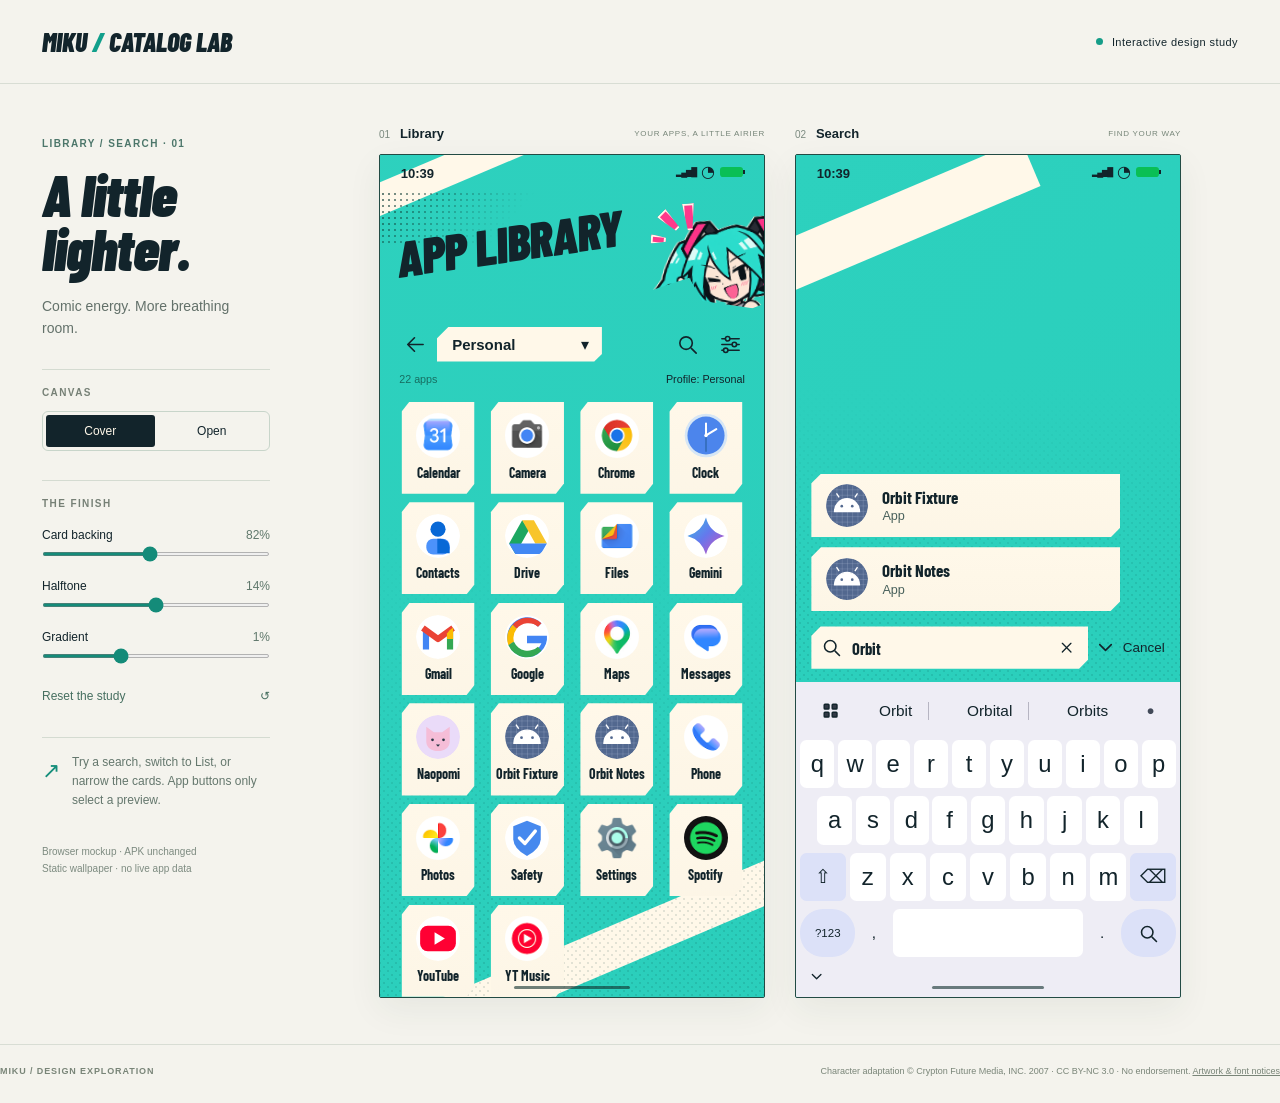
==== docs/miku/index.html @ 6a493d9d "Host standalone Miku catalog design study for mobile review" ====
<!doctype html>
<html lang="en">
<head>
  <meta charset="utf-8">
  <meta name="viewport" content="width=device-width, initial-scale=1">
  <meta name="theme-color" content="#f4f3ec">
  <title>Miku · Catalog study</title>
  <meta name="description" content="Interactive Miku Library and Search design study. Narrow ivory cards, tiny gradients and fading halftone.">
  <link rel="icon" href="assets/study.svg" type="image/svg+xml">
  <link rel="stylesheet" href="preview.css">
  <script src="preview.js" defer></script>
</head>
<body>
  <svg class="sprite" xmlns="http://www.w3.org/2000/svg" aria-hidden="true"><defs>
    <symbol id="back" viewBox="0 0 24 24"><path d="m13 5-7 7 7 7M6 12h16"/></symbol>
    <symbol id="search" viewBox="0 0 24 24"><circle cx="10.5" cy="10.5" r="6.5"/><path d="m16 16 5 5"/></symbol>
    <symbol id="tune" viewBox="0 0 24 24"><path d="M3 6h18M3 12h18M3 18h18"/><circle cx="9" cy="6" r="2.3"/><circle cx="16" cy="12" r="2.3"/><circle cx="7" cy="18" r="2.3"/></symbol>
    <symbol id="close" viewBox="0 0 24 24"><path d="m6 6 12 12M18 6 6 18"/></symbol>
    <symbol id="grid" viewBox="0 0 24 24"><rect x="4" y="4" width="6" height="6" rx="1"/><rect x="14" y="4" width="6" height="6" rx="1"/><rect x="4" y="14" width="6" height="6" rx="1"/><rect x="14" y="14" width="6" height="6" rx="1"/></symbol>
    <symbol id="down" viewBox="0 0 24 24"><path d="m6 9 6 6 6-6"/></symbol>
  </defs></svg>
  <header class="page-header">
    <a href="#preview" class="wordmark">MIKU<span> / </span>CATALOG LAB</a>
    <span class="study-tag"><i></i> Interactive design study</span>
  </header>
  <main id="preview" class="studio">
    <aside class="studio-controls" aria-label="Preview controls">
      <p class="eyebrow">LIBRARY / SEARCH · 01</p>
      <h1>A little<br>lighter.</h1>
      <p class="intro">Comic energy. More breathing room.</p>
      <div class="control-group">
        <p class="control-heading">CANVAS</p>
        <div class="segmented" role="group" aria-label="Display size">
          <button id="cover-mode" type="button" aria-pressed="true">Cover</button>
          <button id="open-mode" type="button" aria-pressed="false">Open</button>
        </div>
      </div>
      <div class="control-group sliders">
        <p class="control-heading">THE FINISH</p>
        <label for="card-width">Card backing <output id="card-width-value" for="card-width">82%</output></label>
        <input id="card-width" type="range" min="66" max="100" value="82">
        <label for="dot-strength">Halftone <output id="dot-strength-value" for="dot-strength">14%</output></label>
        <input id="dot-strength" type="range" min="0" max="28" value="14">
        <label for="gradient">Gradient <output id="gradient-value" for="gradient">1%</output></label>
        <input id="gradient" type="range" min="0" max="3" step="0.25" value="1">
        <button id="reset" class="reset" type="button">Reset the study <span aria-hidden="true">↺</span></button>
      </div>
      <div class="try-note"><span class="note-mark" aria-hidden="true">↗</span><p>Try a search, switch to List, or narrow the cards. App buttons only select a preview.</p></div>
      <p class="scope-note">Browser mockup · APK unchanged<br>Static wallpaper · no live app data</p>
    </aside>
    <div class="screens" id="screens">
      <section class="screen-study" aria-labelledby="library-caption">
        <div class="screen-caption"><h2 id="library-caption">01 <span>Library</span></h2><span>YOUR APPS, A LITTLE AIRIER</span></div>
        <div class="device" id="library-device">
          <div class="surface library-surface">
            <div class="scene-print" aria-hidden="true"></div><div class="halftone" aria-hidden="true"></div>
            <div class="status-bar" aria-hidden="true"><span>10:39</span><span class="status-symbols"><b>▂▄▆█</b><span>◔</span><i></i></span></div>
            <header class="comic-header">
              <div class="header-dots" aria-hidden="true"></div>
              <h2>APP LIBRARY</h2>
              <div class="mascot" aria-hidden="true"><img src="assets/miku.png" alt=""><span class="burst burst-one"></span><span class="burst burst-two"></span><span class="burst burst-three"></span></div>
            </header>
            <div class="library-toolbar">
              <button class="icon-button" type="button" id="library-back" aria-label="Return to all apps"><svg><use href="#back"/></svg></button>
              <label class="collection"><span class="sr-only">Library collection</span><select id="collection"><option value="all">Personal</option><option value="everyday">Everyday</option><option value="creative">Creative</option></select><span aria-hidden="true">▾</span></label>
              <button class="icon-button" type="button" id="open-search" aria-label="Focus Search"><svg><use href="#search"/></svg></button>
              <button class="icon-button" type="button" id="view-menu-button" aria-label="Library view and sort" aria-expanded="false" aria-controls="view-menu"><svg><use href="#tune"/></svg></button>
            </div>
            <div class="profile-line"><span id="library-count">22 apps</span><span>Profile: Personal</span></div>
            <div class="view-menu" id="view-menu" hidden>
              <p>VIEW</p><div class="segmented" role="group" aria-label="Library layout"><button type="button" id="grid-view" aria-pressed="true">Grid</button><button type="button" id="list-view" aria-pressed="false">List</button></div>
              <label for="sort">Sort apps<select id="sort"><option value="az">Name A–Z</option><option value="za">Name Z–A</option></select></label>
            </div>
            <div class="library-scroll"><div class="app-grid" id="app-grid" aria-label="Apps"></div></div>
            <div class="gesture-bar" aria-hidden="true"></div>
          </div>
        </div>
      </section>
      <section class="screen-study" aria-labelledby="search-caption">
        <div class="screen-caption"><h2 id="search-caption">02 <span>Search</span></h2><span>FIND YOUR WAY</span></div>
        <div class="device" id="search-device">
          <div class="surface search-surface">
            <div class="scene-print" aria-hidden="true"></div><div class="halftone" aria-hidden="true"></div>
            <div class="status-bar" aria-hidden="true"><span>10:39</span><span class="status-symbols"><b>▂▄▆█</b><span>◔</span><i></i></span></div>
            <div class="search-content"><div id="search-results" class="search-results" aria-live="polite" aria-label="Search results"></div></div>
            <form id="search-form" class="search-toolbar" role="search">
              <div class="search-field"><svg aria-hidden="true"><use href="#search"/></svg><label class="sr-only" for="query">Search all apps</label><input id="query" type="search" inputmode="none" autocomplete="off" spellcheck="false" value="Orbit" placeholder="Search apps"><button type="button" id="clear-query" aria-label="Clear Search"><svg><use href="#close"/></svg></button></div>
              <button type="button" class="icon-button" id="keyboard-toggle" aria-label="Hide preview keyboard" aria-pressed="true"><svg><use href="#down"/></svg></button>
              <button type="button" class="cancel-search" id="cancel-search">Cancel</button>
            </form>
          </div>
          <div class="keyboard" id="keyboard" aria-label="Preview keyboard">
            <div class="suggestions"><svg aria-hidden="true"><use href="#grid"/></svg><span id="suggestion">Orbit</span><span>Orbital</span><span>Orbits</span><span aria-hidden="true">●</span></div>
            <div class="key-row" data-letters="qwertyuiop"></div><div class="key-row middle-row" data-letters="asdfghjkl"></div>
            <div class="key-row"><button type="button" class="utility-key" id="shift" aria-label="Shift" aria-pressed="false">⇧</button><div class="letter-group" data-letters="zxcvbnm"></div><button type="button" class="utility-key" id="backspace" aria-label="Backspace">⌫</button></div>
            <div class="key-row last-row"><button type="button" class="utility-key" id="symbols" aria-label="Numbers and symbols" aria-pressed="false">?123</button><button type="button" class="punctuation" data-character=",">,</button><button type="button" class="space-key" id="space" aria-label="Space"></button><button type="button" class="punctuation" data-character=".">.</button><button type="button" class="utility-key" id="keyboard-search" aria-label="Search"><svg><use href="#search"/></svg></button></div>
            <div class="keyboard-footer"><button type="button" id="hide-keyboard" aria-label="Hide preview keyboard"><svg><use href="#down"/></svg></button><div class="gesture-bar" aria-hidden="true"></div></div>
          </div>
          <div class="gesture-bar without-keyboard" aria-hidden="true"></div>
        </div>
      </section>
    </div>
  </main>
  <footer class="page-footer"><span>MIKU / DESIGN EXPLORATION</span><p>Character adaptation © Crypton Future Media, INC. 2007 · CC BY-NC 3.0 · No endorsement. <a href="assets/NOTICE.txt">Artwork &amp; font notices</a></p></footer>
  <div class="toast" id="toast" role="status" aria-live="polite"></div>
</body>
</html>
---- docs/miku/preview.css ----
@font-face{font-family:Barlow;src:url('assets/barlow-regular.ttf') format('truetype');font-weight:400;font-display:swap}
@font-face{font-family:Barlow;src:url('assets/barlow-bold.ttf') format('truetype');font-weight:700;font-display:swap}
@font-face{font-family:Comic;src:url('assets/barlow-black-italic.ttf') format('truetype');font-weight:900;font-style:italic;font-display:swap}
:root{--ink:#12242b;--teal:#2bd0bd;--paper:#fff8e9;--pink:#ff398b;--card-width:82%;--dots:.14;--gradient:.01;color:var(--ink);font-family:Arial,sans-serif;background:#f4f3ed;font-synthesis:none}
*{box-sizing:border-box}body{margin:0}button,input,select{font:inherit;color:inherit}button,select,input[type=range]{cursor:pointer}button{touch-action:manipulation}button:focus-visible,a:focus-visible,input:focus-visible,select:focus-visible{outline:3px solid #c80058;outline-offset:3px}button{border:0;background:none}button:disabled{opacity:.35;cursor:default}a{color:inherit}svg{width:24px;height:24px;fill:none;stroke:currentColor;stroke-width:1.8;stroke-linecap:round;stroke-linejoin:round}.sprite{position:absolute;width:0;height:0;overflow:hidden}.sr-only{position:absolute;width:1px;height:1px;padding:0;margin:-1px;overflow:hidden;clip-path:inset(50%);white-space:nowrap;border:0}[hidden]{display:none!important}
.page-header{max-width:1440px;margin:auto;padding:26px 42px;display:flex;justify-content:space-between;align-items:center;border-bottom:1px solid #d8ddd4}.wordmark{font:italic 900 26px Comic,sans-serif;text-decoration:none}.wordmark span{color:#119f8b}.study-tag{font-size:11px;letter-spacing:.04em;display:flex;align-items:center;gap:9px}.study-tag i{width:7px;height:7px;background:#159d88;border-radius:50%}.studio{max-width:1440px;margin:0 auto;padding:42px;display:grid;grid-template-columns:228px minmax(0,1fr);gap:52px}.studio-controls{padding-top:12px}.eyebrow,.control-heading{font-size:10px;font-weight:700;letter-spacing:.14em}.eyebrow{color:#4c766a;margin:0 0 18px}h1{font:italic 900 clamp(52px,4.6vw,72px)/.91 Comic,sans-serif;letter-spacing:-1px;margin:0 0 22px}.intro{font-size:14px;line-height:1.55;max-width:190px;color:#63716a}.control-group{border-top:1px solid #d4dbd1;margin-top:29px;padding-top:17px}.control-heading{color:#768076;margin:0 0 13px}.segmented{display:flex;border:1px solid #c8d5ca;border-radius:6px;padding:3px;gap:3px}.segmented button{flex:1;padding:9px 12px;font-size:12px;border-radius:3px}.segmented button[aria-pressed=true]{background:var(--ink);color:var(--paper)}.sliders>label{display:flex;justify-content:space-between;font-size:12px;margin:19px 0 10px}.sliders output{font-variant-numeric:tabular-nums;color:#60786c}.sliders input{display:block;width:100%;height:4px;accent-color:#148b79;margin:0 0 23px}.reset{display:flex;justify-content:space-between;width:100%;font-size:12px;padding:8px 0;color:#466f60}.try-note{margin-top:26px;display:flex;gap:12px;padding:15px 0;border-top:1px solid #d4dbd1;font-size:12px;line-height:1.6;color:#64776d}.try-note p{margin:0}.note-mark{font-size:22px;color:#158e7b}.scope-note{font-size:10px;line-height:1.7;color:#7d8b80;margin-top:18px}.screens{display:grid;grid-template-columns:repeat(2,minmax(0,386px));align-items:start;justify-content:center;gap:30px}.screen-study{min-width:0}.screen-caption{display:flex;align-items:center;justify-content:space-between;gap:12px;margin-bottom:13px}.screen-caption h2{font-size:10px;font-weight:400;color:#7c8b80;margin:0;white-space:nowrap}.screen-caption h2 span{font-size:13px;font-weight:700;color:var(--ink);margin-left:7px}.screen-caption>span{font-size:8px;letter-spacing:.09em;color:#778679;text-align:right}.device{position:relative;isolation:isolate;container-type:inline-size;aspect-ratio:386/844;overflow:hidden;border:1px solid #224b44;border-radius:2px;background:var(--teal);display:flex;flex-direction:column;box-shadow:0 12px 35px #193a2910}.surface{position:relative;isolation:isolate;overflow:hidden;background:linear-gradient(135deg,rgb(255 255 255 / var(--gradient)),rgb(0 70 65 / var(--gradient))),var(--teal);display:flex;flex-direction:column}.library-surface{height:100%}.scene-print,.halftone{position:absolute;inset:0;pointer-events:none;z-index:-1}.scene-print{overflow:hidden}.scene-print:before,.scene-print:after{content:'';position:absolute;display:block;background:var(--paper);transform:rotate(-23deg)}.scene-print:before{top:-3cqw;left:-20%;width:90%;height:8cqw}.scene-print:after{bottom:5cqw;left:-20%;width:150%;height:11cqw}.halftone{background-image:radial-gradient(circle,#003c37 .65px,transparent .95px),radial-gradient(circle,#003c37 .65px,transparent .95px);background-size:8px 8px;background-position:0 0,4px 4px;opacity:var(--dots);mask-image:linear-gradient(transparent 43%,#000 85%);-webkit-mask-image:linear-gradient(transparent 43%,#000 85%)}.status-bar{height:9.3cqw;flex-shrink:0;padding:2.8cqw 5.4cqw 0;display:flex;align-items:flex-start;justify-content:space-between;font-size:3.4cqw;font-weight:600}.status-symbols{display:flex;gap:1.3cqw;align-items:center}.status-symbols b{font-size:2.2cqw;letter-spacing:-1px}.status-symbols>span{font-size:4.1cqw;line-height:.8}.status-symbols i{display:block;width:6cqw;height:2.8cqw;background:#0abf55;border-radius:.8cqw;position:relative}.status-symbols i:after{content:'';position:absolute;right:-.5cqw;top:.8cqw;width:.5cqw;height:1.1cqw;background:var(--ink)}.comic-header{height:34cqw;flex-shrink:0;position:relative}.comic-header h2{position:absolute;top:11.8cqw;left:4.2cqw;font:italic 900 13.1cqw/.9 Comic,sans-serif;letter-spacing:-.22cqw;white-space:nowrap;transform:rotate(-8deg);transform-origin:left center;margin:0;z-index:1}.header-dots{position:absolute;left:0;top:0;width:40%;height:43%;background:radial-gradient(circle,#103d36 1px,transparent 1.4px) 0 0/6px 6px;mask-image:linear-gradient(130deg,#000,transparent 78%);opacity:.65}.mascot{position:absolute;right:-2cqw;top:5cqw;width:29cqw;height:28cqw;z-index:2;overflow:visible;transform:rotate(5deg)}.mascot img{position:absolute;left:-12cqw;top:0;width:57cqw;max-width:none;clip-path:polygon(30% 0,77% 0,83% 25%,81% 53%,65% 65%,42% 63%,35% 48%,18% 59%,22% 32%);filter:drop-shadow(1px 0 var(--paper)) drop-shadow(-1px 0 var(--paper))}.burst{position:absolute;background:var(--pink);border:.6cqw solid var(--paper);clip-path:polygon(0 0,100% 0,75% 100%,35% 100%)}.burst-one{left:5cqw;top:-1cqw;width:3cqw;height:7cqw;transform:rotate(-9deg)}.burst-two{left:0;top:1cqw;width:3cqw;height:6cqw;transform:rotate(-50deg)}.burst-three{left:-2cqw;top:7cqw;width:2.4cqw;height:4cqw;transform:rotate(-90deg)}.library-toolbar{display:grid;grid-template-columns:10cqw 1fr 10cqw 10cqw;gap:1cqw;align-items:center;padding:0 3.8cqw;height:12cqw;flex-shrink:0}.icon-button{display:grid;place-items:center;width:10cqw;height:10cqw;padding:0}.icon-button svg{width:6cqw;height:6cqw;stroke-width:1.7}.icon-button use[href='#tune']{fill:var(--teal)}.collection{position:relative;max-width:43cqw;display:flex;align-items:center;clip-path:polygon(3cqw 0,100% 0,100% calc(100% - 2cqw),calc(100% - 2cqw) 100%,0 100%,0 3cqw);background:var(--paper)}.collection select{appearance:none;background:transparent;border:0;padding:2.3cqw 8cqw 2.3cqw 4cqw;font-size:3.9cqw;font-weight:600;width:100%;border-radius:0}.collection>span{position:absolute;right:3.3cqw;pointer-events:none}.profile-line{display:flex;justify-content:space-between;padding:1.6cqw 5cqw 2.6cqw;font-size:2.8cqw;flex-shrink:0}.profile-line>span:first-child{color:#176e62}.library-scroll{flex:1;min-height:0;overflow:auto;padding:1.6cqw 3.5cqw 9cqw;scrollbar-width:none;overscroll-behavior:contain}.library-scroll::-webkit-scrollbar{display:none}.app-grid{display:grid;grid-template-columns:repeat(4,minmax(0,1fr));gap:2.2cqw 0;align-content:start}.app-card{position:relative;isolation:isolate;min-width:0;min-height:24cqw;display:flex;flex-direction:column;align-items:center;justify-content:flex-start;gap:2.1cqw;padding:3.1cqw .3cqw 2.3cqw;text-align:center;-webkit-tap-highlight-color:transparent}.app-card:before,.result:before{content:'';position:absolute;inset:0 auto 0 50%;width:var(--card-width);transform:translateX(-50%);z-index:-1;background:linear-gradient(rgb(255 255 255 / var(--gradient)),rgb(59 49 11 / var(--gradient))),var(--paper);clip-path:polygon(11% 0,100% 0,100% 89%,89% 100%,0 100%,0 11%)}.app-card img,.app-card .app-icon{width:11.5cqw;height:11.5cqw;border-radius:50%;object-fit:cover;flex-shrink:0}.app-label{font:700 3.6cqw/1.04 Barlow,sans-serif;overflow-wrap:anywhere;max-width:100%;min-height:1em}.app-card:hover:before,.result:hover:before{background:#fffbed}.app-card:hover img,.result:hover img{transform:translateY(-1px)}.app-card[aria-pressed=true]:after,.result[aria-pressed=true]:after{content:'';position:absolute;bottom:.7cqw;left:39%;right:39%;height:.65cqw;background:var(--pink);transform:skewX(-20deg)}.gesture-bar{position:absolute;bottom:2cqw;left:35%;width:30%;height:1cqw;background:#102f2c99;border-radius:10px;pointer-events:none}.view-menu{position:absolute;right:3.5cqw;top:56cqw;width:53cqw;background:var(--paper);padding:4cqw;z-index:5;border:1px solid #207164;border-radius:2px}.view-menu>p{font-size:2.6cqw;letter-spacing:.1em;margin:0 0 2cqw}.view-menu .segmented button{font-size:3.4cqw;padding:2cqw}.view-menu label{font-size:3cqw;display:block;margin-top:3cqw}.view-menu select{display:block;border:1px solid #9bbab0;background:transparent;width:100%;padding:2cqw;font-size:3.3cqw;margin-top:1cqw}.app-grid.is-list{display:flex;flex-direction:column;gap:2cqw}.is-list .app-card{height:17cqw;min-height:17cqw;flex-direction:row;align-items:center;justify-content:flex-start;gap:4cqw;padding:2cqw 5cqw}.is-list .app-card:before{width:calc(100% - (100% - var(--card-width)) * .7);clip-path:polygon(2cqw 0,100% 0,100% calc(100% - 2cqw),calc(100% - 2cqw) 100%,0 100%,0 2cqw)}.is-list .app-label{font-size:4.4cqw;text-align:left;overflow-wrap:normal}.is-list .app-card[aria-pressed=true]:after{left:auto;right:8%;width:3cqw;bottom:3cqw}.search-surface{flex:1;min-height:0}.search-surface .scene-print:before{height:13cqw;width:100%;top:15cqw;left:-35%}.search-surface .scene-print:after{display:none}.search-content{flex:1;min-height:0;display:flex;flex-direction:column;justify-content:flex-end;padding:3cqw 4cqw 0;overflow:auto;scrollbar-width:thin}.search-results{display:flex;flex-direction:column;gap:2.6cqw}.result{position:relative;isolation:isolate;flex-shrink:0;display:flex;align-items:center;gap:3.7cqw;padding:2.8cqw 3.8cqw;min-height:15.5cqw;text-align:left;width:100%}.result:before{left:0;transform:none;width:calc(100% - (100% - var(--card-width)) * .7);clip-path:polygon(2.5cqw 0,100% 0,100% calc(100% - 2.5cqw),calc(100% - 2.5cqw) 100%,0 100%,0 2.5cqw)}.result img{width:11cqw;height:11cqw;object-fit:cover;border-radius:50%}.result-name{display:block;font:700 4.4cqw/1.12 Barlow,sans-serif;overflow-wrap:anywhere}.result-type{display:block;font-size:3.3cqw;color:#48605b;margin-top:.7cqw}.result-copy{padding-right:6cqw}.empty-results{font-size:3.6cqw;padding:5cqw 2cqw;line-height:1.6}.empty-results strong{font-family:Barlow;font-size:5cqw;display:block}.results-heading{font:italic 900 4.6cqw Comic,sans-serif;margin:0 0 2cqw}.search-toolbar{display:flex;gap:1cqw;align-items:center;padding:4cqw 4cqw 3.5cqw;flex-shrink:0}.search-field{display:flex;align-items:center;gap:2cqw;min-width:0;flex:1;height:11cqw;padding:0 2.6cqw;background:var(--paper);clip-path:polygon(2.4cqw 0,100% 0,100% calc(100% - 2.4cqw),calc(100% - 2.4cqw) 100%,0 100%,0 2.4cqw)}.search-field>svg{flex-shrink:0;width:5.5cqw;height:5.5cqw}.search-field input{width:100%;min-width:0;border:0;outline:none;background:transparent;font:700 4.3cqw Barlow,sans-serif;caret-color:#137360}.search-field:focus-within{outline:2px solid #0c5b4e;outline-offset:-2px}.search-field input::-webkit-search-cancel-button{display:none}.search-field button{padding:0;display:grid;place-items:center;width:6cqw;height:8cqw;flex-shrink:0}.search-field button svg{width:4.5cqw;height:4.5cqw}.search-toolbar>.icon-button{width:7cqw}.cancel-search{padding:0;font-size:3.5cqw;min-height:10cqw}.keyboard{height:82cqw;flex-shrink:0;background:#eeedf5;padding:0 1.1cqw;display:flex;flex-direction:column}.suggestions{display:flex;align-items:center;justify-content:space-around;height:15cqw;font-size:4cqw;gap:3cqw;padding:0 2cqw}.suggestions>span:nth-of-type(1),.suggestions>span:nth-of-type(2){border-right:1px solid #b6b5c2;padding-right:4cqw}.suggestions svg{width:5cqw;height:5cqw;fill:#313844}.suggestions>span:last-child{color:#414958;font-size:3.5cqw}.key-row{display:flex;gap:1cqw;height:12.6cqw;margin-bottom:2.1cqw;align-items:stretch}.key-row button{background:#fff;border-radius:1.7cqw;flex:1;min-width:0;font-size:6.2cqw;display:grid;place-items:center;padding:0}.key-row button:active{background:#c8e4df}.middle-row{padding:0 4.5cqw}.letter-group{display:flex;gap:1cqw;flex:7}.key-row .utility-key{flex:1.15;background:#dce1f8;font-size:5cqw}.key-row .utility-key svg{width:5.5cqw;height:5.5cqw}.last-row .space-key{flex:4.5}.last-row .utility-key{font-size:3cqw;flex:1.3;border-radius:6cqw}.last-row .punctuation{flex:.7;background:transparent;font-size:4cqw}.keyboard-footer{position:relative;flex:1}.keyboard-footer>button{position:absolute;bottom:1cqw;left:1cqw;padding:1cqw}.keyboard-footer>button svg{width:4.5cqw;height:4.5cqw}.without-keyboard{display:none}.keyboard-hidden .keyboard{display:none}.keyboard-hidden .search-toolbar{padding-bottom:10cqw}.keyboard-hidden .without-keyboard{display:block}.page-footer{max-width:1356px;margin:4px auto 0;border-top:1px solid #d8ddd4;padding:19px 0 24px;display:flex;justify-content:space-between;gap:18px;color:#798578;font-size:9px;line-height:1.7}.page-footer>span{font-size:9px;font-weight:700;letter-spacing:.1em;white-space:nowrap}.page-footer p{margin:0;text-align:right}.toast{position:fixed;bottom:24px;left:50%;transform:translate(-50%,15px);opacity:0;pointer-events:none;background:var(--ink);color:var(--paper);padding:12px 20px;border-radius:4px;font-size:13px;transition:opacity .15s,transform .15s;z-index:20;max-width:90vw;text-align:center}.toast.visible{opacity:1;transform:translate(-50%,0)}.open-canvas .screens{grid-template-columns:minmax(0,736px)}.open-canvas .device{aspect-ratio:736/850}.open-canvas .device .status-bar{height:5cqw;font-size:2cqw;padding:1.5cqw 3cqw 0}.open-canvas .comic-header{height:19cqw}.open-canvas .comic-header h2{font-size:8.1cqw;top:7cqw;left:4cqw}.open-canvas .mascot{width:24cqw;right:0;top:1cqw;transform:scale(.73);transform-origin:top right}.open-canvas .header-dots{height:80%;width:30%}.open-canvas .library-toolbar{height:7cqw;grid-template-columns:7cqw 1fr 7cqw 7cqw;padding:0 3cqw}.open-canvas .icon-button{width:7cqw;height:7cqw}.open-canvas .icon-button svg{width:3.8cqw;height:3.8cqw}.open-canvas .collection{max-width:30cqw}.open-canvas .collection select{font-size:2.4cqw;padding:1.5cqw 4cqw 1.5cqw 2.5cqw}.open-canvas .profile-line{font-size:1.8cqw;padding:1cqw 4cqw}.open-canvas .app-grid{grid-template-columns:repeat(6,minmax(0,1fr));gap:1.8cqw 0}.open-canvas .app-card{min-height:15.5cqw;padding-top:2cqw;gap:1.2cqw}.open-canvas .app-card img{width:7.4cqw;height:7.4cqw}.open-canvas .app-label{font-size:2.5cqw}.open-canvas .library-scroll{padding:2cqw 3cqw 5cqw}.open-canvas .is-list{display:flex}.open-canvas .is-list .app-card{height:12cqw;min-height:12cqw;padding:1.5cqw 5cqw}.open-canvas .is-list .app-label{font-size:3.1cqw}.open-canvas .view-menu{top:32cqw;width:35cqw}.open-canvas .view-menu .segmented button{font-size:2.2cqw}.open-canvas .view-menu label,.open-canvas .view-menu select{font-size:2.3cqw}.open-canvas .keyboard{height:43cqw}.open-canvas .suggestions{height:8cqw;font-size:2.7cqw}.open-canvas .key-row{height:6.4cqw;gap:.8cqw;margin-bottom:1.1cqw}.open-canvas .key-row button{font-size:3.7cqw;border-radius:.8cqw}.open-canvas .key-row .utility-key{font-size:3cqw}.open-canvas .last-row .utility-key{font-size:2cqw}.open-canvas .suggestions svg{width:3.3cqw;height:3.3cqw}.open-canvas .result{min-height:10cqw;padding:1.8cqw 3cqw;gap:2.5cqw}.open-canvas .result img{width:7cqw;height:7cqw}.open-canvas .result-name{font-size:3.2cqw}.open-canvas .result-type{font-size:2.2cqw}.open-canvas .search-results{gap:1.6cqw}.open-canvas .search-toolbar{padding:2.5cqw 4cqw 2.5cqw}.open-canvas .search-field{height:7cqw}.open-canvas .search-field input{font-size:3cqw}.open-canvas .search-field>svg{width:3.5cqw;height:3.5cqw}.open-canvas .search-field button{height:6cqw}.open-canvas .cancel-search{font-size:2.5cqw;min-height:7cqw}.open-canvas .keyboard-hidden .search-toolbar{padding-bottom:6cqw}.open-canvas .gesture-bar{height:.6cqw;bottom:1.2cqw}.open-canvas .empty-results{font-size:2.5cqw}.open-canvas .empty-results strong{font-size:3.2cqw}
@media(min-width:1600px){.studio{gap:80px}.screens{gap:46px}}@media(max-width:1100px){.studio{padding:28px;grid-template-columns:190px minmax(0,1fr);gap:26px}.screens{gap:20px}.page-header{padding:22px 28px}.screen-caption>span{display:none}.page-footer{margin:0 28px}.intro{font-size:13px}}
@media(max-width:760px){.page-header{padding:20px}.wordmark{font-size:23px}.study-tag{font-size:9px}.studio{display:flex;flex-direction:column;padding:26px 18px;gap:28px}.studio-controls{display:grid;grid-template-columns:1fr 1fr;column-gap:22px;align-items:start}.eyebrow{grid-column:1/-1;margin-bottom:13px}h1{grid-column:1;font-size:53px;margin-bottom:0}.intro{grid-column:1;margin:12px 0 0;font-size:12px}.control-group{grid-column:2;grid-row:2/4;margin:0;padding:0;border:0;align-self:start}.sliders{grid-column:1/-1;grid-row:auto;display:grid;grid-template-columns:repeat(3,1fr);gap:0 18px;border-top:1px solid #d4dbd1;margin-top:21px;padding-top:13px}.sliders .control-heading{grid-column:1/-1;margin:0}.sliders label{font-size:10px;grid-row:2;margin:12px 0 10px;gap:5px}.sliders input{grid-row:3;margin:0}.sliders .reset{grid-column:3;font-size:10px;margin-top:10px}.try-note{grid-column:1/-1;margin:7px 0 0;padding:10px 0 0;border:0;font-size:11px}.scope-note{grid-column:1/-1;margin:6px 0 0;font-size:9px}.scope-note br{display:none}.screens{grid-template-columns:minmax(0,386px);justify-content:center;gap:30px}.screen-caption>span{display:block}.page-footer{margin:0 18px;display:block}.page-footer p{text-align:left;margin-top:10px}.open-canvas .screens{grid-template-columns:minmax(0,736px)}.open-canvas .device{min-width:0}.toast{font-size:12px}}
@media(prefers-reduced-motion:reduce){*,*:before,*:after{scroll-behavior:auto!important;transition:none!important;animation:none!important}}
.search-content{justify-content:flex-start}.search-results{margin-top:auto;flex-shrink:0}
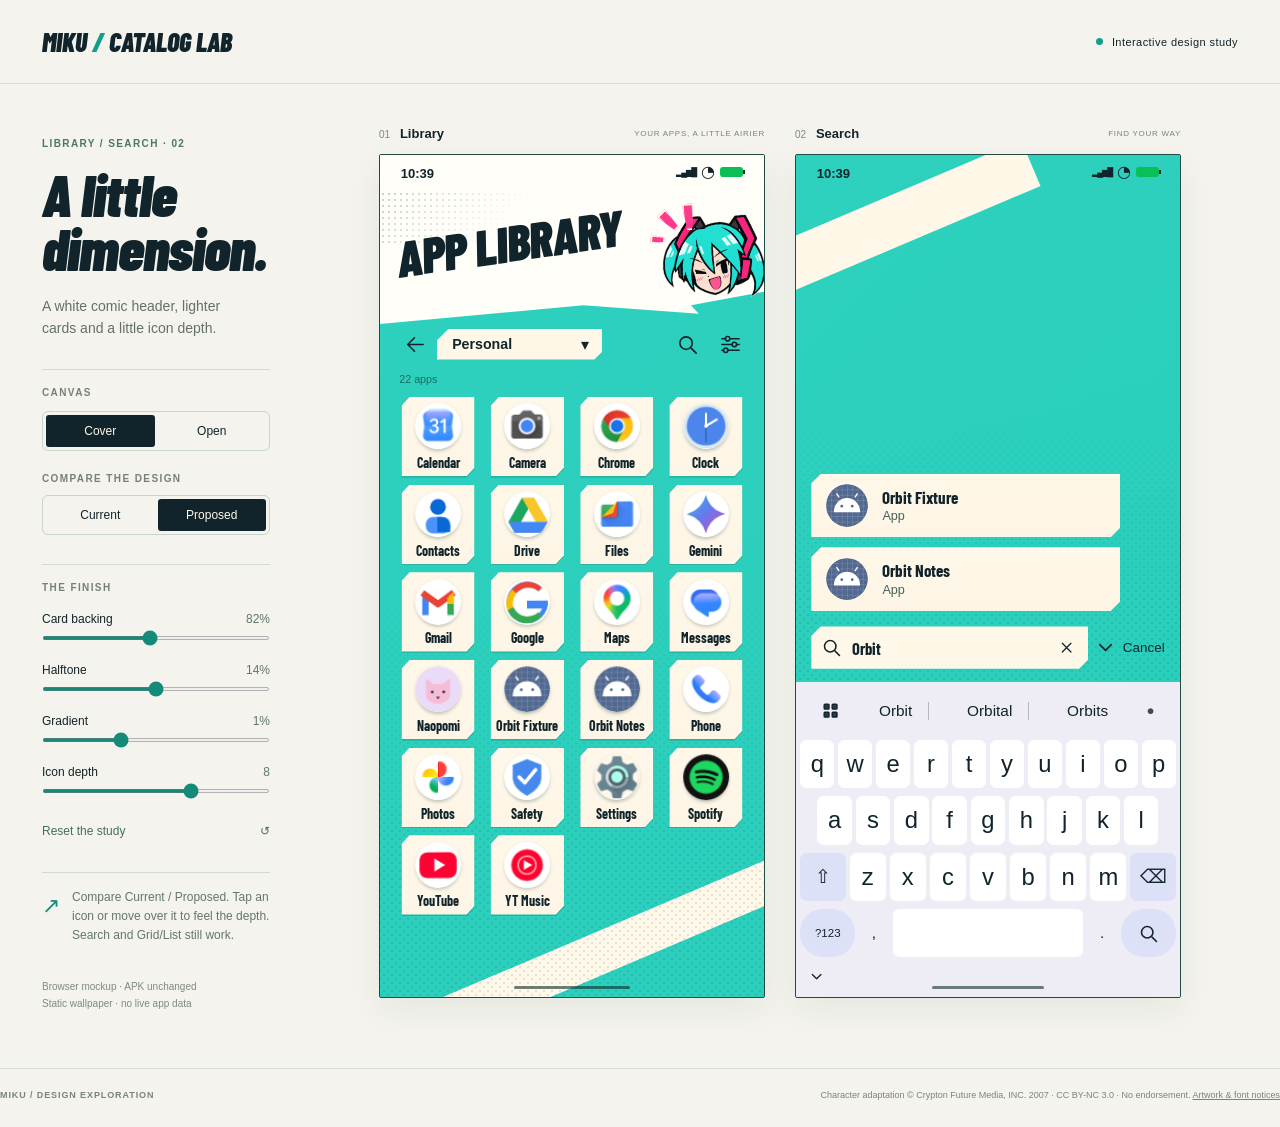
==== commit 2cfe2c4e: "Preview white comic header and layered Miku catalog icons" ====
--- a/docs/miku/index.html
+++ b/docs/miku/index.html
@@ -5,12 +5,13 @@
   <meta name="viewport" content="width=device-width, initial-scale=1">
   <meta name="theme-color" content="#f4f3ec">
   <title>Miku · Catalog study</title>
-  <meta name="description" content="Interactive Miku Library and Search design study. Narrow ivory cards, tiny gradients and fading halftone.">
+  <meta name="description" content="Compare Miku catalog refinements: a white comic header, shorter cards, raised icons and a quieter Search field.">
   <link rel="icon" href="assets/study.svg" type="image/svg+xml">
-  <link rel="stylesheet" href="preview.css">
-  <script src="preview.js" defer></script>
+  <link rel="stylesheet" href="preview.css?v=polish2">
+  <link rel="stylesheet" href="polish.css?v=polish2">
+  <script src="preview.js?v=polish2" defer></script>
 </head>
-<body>
+<body class="is-refined">
   <svg class="sprite" xmlns="http://www.w3.org/2000/svg" aria-hidden="true"><defs>
     <symbol id="back" viewBox="0 0 24 24"><path d="m13 5-7 7 7 7M6 12h16"/></symbol>
     <symbol id="search" viewBox="0 0 24 24"><circle cx="10.5" cy="10.5" r="6.5"/><path d="m16 16 5 5"/></symbol>
@@ -25,14 +26,21 @@
   </header>
   <main id="preview" class="studio">
     <aside class="studio-controls" aria-label="Preview controls">
-      <p class="eyebrow">LIBRARY / SEARCH · 01</p>
-      <h1>A little<br>lighter.</h1>
-      <p class="intro">Comic energy. More breathing room.</p>
+      <p class="eyebrow">LIBRARY / SEARCH · 02</p>
+      <h1>A little<br>dimension.</h1>
+      <p class="intro">A white comic header, lighter cards and a little icon depth.</p>
       <div class="control-group">
         <p class="control-heading">CANVAS</p>
         <div class="segmented" role="group" aria-label="Display size">
           <button id="cover-mode" type="button" aria-pressed="true">Cover</button>
           <button id="open-mode" type="button" aria-pressed="false">Open</button>
+        </div>
+      </div>
+      <div class="comparison-control">
+        <p class="control-heading">COMPARE THE DESIGN</p>
+        <div class="segmented" role="group" aria-label="Design comparison">
+          <button id="current-design" type="button" aria-pressed="false">Current</button>
+          <button id="refined-design" type="button" aria-pressed="true">Proposed</button>
         </div>
       </div>
       <div class="control-group sliders">
@@ -43,9 +51,11 @@
         <input id="dot-strength" type="range" min="0" max="28" value="14">
         <label for="gradient">Gradient <output id="gradient-value" for="gradient">1%</output></label>
         <input id="gradient" type="range" min="0" max="3" step="0.25" value="1">
+        <label for="icon-depth">Icon depth <output id="icon-depth-value" for="icon-depth">8</output></label>
+        <input id="icon-depth" type="range" min="0" max="12" step="1" value="8">
         <button id="reset" class="reset" type="button">Reset the study <span aria-hidden="true">↺</span></button>
       </div>
-      <div class="try-note"><span class="note-mark" aria-hidden="true">↗</span><p>Try a search, switch to List, or narrow the cards. App buttons only select a preview.</p></div>
+      <div class="try-note"><span class="note-mark" aria-hidden="true">↗</span><p>Compare Current / Proposed. Tap an icon or move over it to feel the depth. Search and Grid/List still work.</p></div>
       <p class="scope-note">Browser mockup · APK unchanged<br>Static wallpaper · no live app data</p>
     </aside>
     <div class="screens" id="screens">
@@ -58,7 +68,7 @@
             <header class="comic-header">
               <div class="header-dots" aria-hidden="true"></div>
               <h2>APP LIBRARY</h2>
-              <div class="mascot" aria-hidden="true"><img src="assets/miku.png" alt=""><span class="burst burst-one"></span><span class="burst burst-two"></span><span class="burst burst-three"></span></div>
+              <div class="mascot" aria-hidden="true"><img src="assets/miku-head.png" alt=""><span class="burst burst-one"></span><span class="burst burst-two"></span><span class="burst burst-three"></span></div>
             </header>
             <div class="library-toolbar">
               <button class="icon-button" type="button" id="library-back" aria-label="Return to all apps"><svg><use href="#back"/></svg></button>
@@ -66,7 +76,7 @@
               <button class="icon-button" type="button" id="open-search" aria-label="Focus Search"><svg><use href="#search"/></svg></button>
               <button class="icon-button" type="button" id="view-menu-button" aria-label="Library view and sort" aria-expanded="false" aria-controls="view-menu"><svg><use href="#tune"/></svg></button>
             </div>
-            <div class="profile-line"><span id="library-count">22 apps</span><span>Profile: Personal</span></div>
+            <div class="profile-line"><span id="library-count">22 apps</span><span class="single-profile-label">Profile: Personal</span></div>
             <div class="view-menu" id="view-menu" hidden>
               <p>VIEW</p><div class="segmented" role="group" aria-label="Library layout"><button type="button" id="grid-view" aria-pressed="true">Grid</button><button type="button" id="list-view" aria-pressed="false">List</button></div>
               <label for="sort">Sort apps<select id="sort"><option value="az">Name A–Z</option><option value="za">Name Z–A</option></select></label>
--- a/docs/miku/polish.css
+++ b/docs/miku/polish.css
@@ -0,0 +1,51 @@
+/* Proposed finish. Current keeps the taller, regular-weight code28 direction. */
+:root{--depth:8;--depth-amount:.6667}
+.comparison-control{margin-top:22px}.comparison-control .control-heading{margin-bottom:11px}
+.app-label{font-weight:400}.result-name{font-weight:400}
+.mascot img{left:0;top:0;width:100%;height:auto;clip-path:none;filter:none}
+.mascot{height:25cqw}
+.icon-stage{position:relative;display:block;flex-shrink:0;width:11.5cqw;height:11.5cqw;perspective:280px;transform-style:preserve-3d}
+.app-card .icon-stage img{display:block;width:100%;height:100%;transform:none;transition:transform 140ms ease-out,box-shadow 140ms ease-out}
+.icon-stage:before{content:'';position:absolute;inset:2%;border-radius:50%;opacity:0;background:var(--paper);border:1px solid #fffef8;pointer-events:none}
+.paper-edge{display:none;position:absolute;top:calc(var(--depth) * .18px);left:50%;width:var(--card-width);height:100%;transform:translateX(-50%);clip-path:polygon(11% 0,100% 0,100% 89%,89% 100%,0 100%,0 11%);background:#165d5260;z-index:-2;pointer-events:none;opacity:var(--depth-amount)}
+.is-refined .paper-edge{display:block}.is-list .paper-edge{width:calc(100% - (100% - var(--card-width)) * .7);clip-path:polygon(2cqw 0,100% 0,100% calc(100% - 2cqw),calc(100% - 2cqw) 100%,0 100%,0 2cqw)}
+.search-field{box-shadow:inset 0 0 0 2px #236f63}.search-field:focus-within{outline:2px solid #236f63;outline-offset:-2px}
+
+/* The slab belongs to the whole Library canvas and reaches the top/status edge. */
+.is-refined .library-surface .scene-print:before{top:0;left:0;width:100%;height:44cqw;transform:none;background:#fffef8;clip-path:polygon(0 0,100% 0,100% 81%,81% 89%,83% 94%,53% 89%,0 100%)}
+.is-refined .header-dots{opacity:.24}
+.is-refined .app-card{min-height:20.5cqw;padding-top:2.4cqw;padding-bottom:1.5cqw;gap:1.5cqw}
+.is-refined .app-label{font-weight:700}
+.is-refined .result-name{font-weight:700}
+.is-refined .single-profile-label{display:none}
+.is-refined .profile-line{padding-bottom:1.4cqw}
+.is-refined .collection select{padding-top:1.9cqw;padding-bottom:1.9cqw;font-size:3.7cqw}
+.is-refined .search-field{box-shadow:none;outline:none}
+.is-refined .search-field:focus-within{outline:1px solid #186f60;outline-offset:-1px}
+.is-refined .app-card .icon-stage:before{opacity:1;transform:rotateX(calc(16deg * var(--depth-amount))) rotateY(calc(-10deg * var(--depth-amount)));box-shadow:0 calc(var(--depth) * .28px) calc(var(--depth) * .45px) rgb(9 57 48 / .14)}
+.is-refined .app-card .icon-stage img{transform:translateZ(calc(var(--depth) * 1px)) translateY(calc(var(--depth) * -.24px)) rotateX(calc(var(--tilt-x,7deg) * var(--depth-amount))) rotateY(calc(var(--tilt-y,-7deg) * var(--depth-amount))) scale(calc(1 + var(--depth) * .002));box-shadow:0 calc(var(--depth) * .15px) calc(var(--depth) * .4px) rgb(5 44 39 / .16)}
+.is-refined .app-card.is-pressing .icon-stage img{transform:translateZ(calc(var(--depth) * .4px)) translateY(1px) rotateX(2deg) rotateY(-2deg);box-shadow:0 1px 1px rgb(5 44 39 / .12)}
+.is-refined .app-card[aria-pressed=true]:after{height:.65cqw;bottom:.5cqw}
+.is-list .icon-stage{width:11.5cqw;height:11.5cqw}
+.is-refined .is-list .app-card{min-height:16cqw;height:auto;flex-direction:row;gap:4cqw;padding:2cqw 5cqw}
+.is-refined .is-list .app-label{font-weight:400}
+.is-refined .is-list .app-card .icon-stage img{transform:translateZ(calc(var(--depth) * .6px)) translateY(calc(var(--depth) * -.16px)) rotateX(calc(5deg * var(--depth-amount))) rotateY(calc(-5deg * var(--depth-amount)))}
+.open-canvas .icon-stage{width:7.4cqw;height:7.4cqw}
+.open-canvas .mascot img{width:100%;height:auto}
+.open-canvas.is-refined .library-surface .scene-print:before{height:25cqw}
+.open-canvas.is-refined .app-card{min-height:13.3cqw;padding-top:1.7cqw;padding-bottom:1.2cqw;gap:.9cqw}
+.open-canvas.is-refined .collection select{font-size:2.4cqw;padding:1.3cqw 4cqw 1.3cqw 2.5cqw}
+.open-canvas.is-refined .profile-line{padding-bottom:.4cqw}
+.open-canvas.is-refined .is-list .app-card{min-height:11cqw;height:auto;padding:1.5cqw 5cqw;gap:3cqw}
+
+@media(max-width:760px){
+  .comparison-control{grid-column:1/-1;margin-top:19px}
+  .comparison-control .segmented button{min-height:40px}
+  .sliders{grid-template-columns:repeat(2,minmax(0,1fr));column-gap:22px}
+  .sliders label:nth-of-type(1){grid-row:2;grid-column:1}.sliders #card-width{grid-row:3;grid-column:1}
+  .sliders label:nth-of-type(2){grid-row:2;grid-column:2}.sliders #dot-strength{grid-row:3;grid-column:2}
+  .sliders label:nth-of-type(3){grid-row:4;grid-column:1}.sliders #gradient{grid-row:5;grid-column:1}
+  .sliders label:nth-of-type(4){grid-row:4;grid-column:2}.sliders #icon-depth{grid-row:5;grid-column:2}
+  .sliders label{margin-top:17px;font-size:11px}.sliders .reset{grid-column:1/-1;grid-row:6;justify-self:end;width:150px}
+}
+@media(prefers-reduced-motion:reduce){.icon-stage img{transition:none!important}}
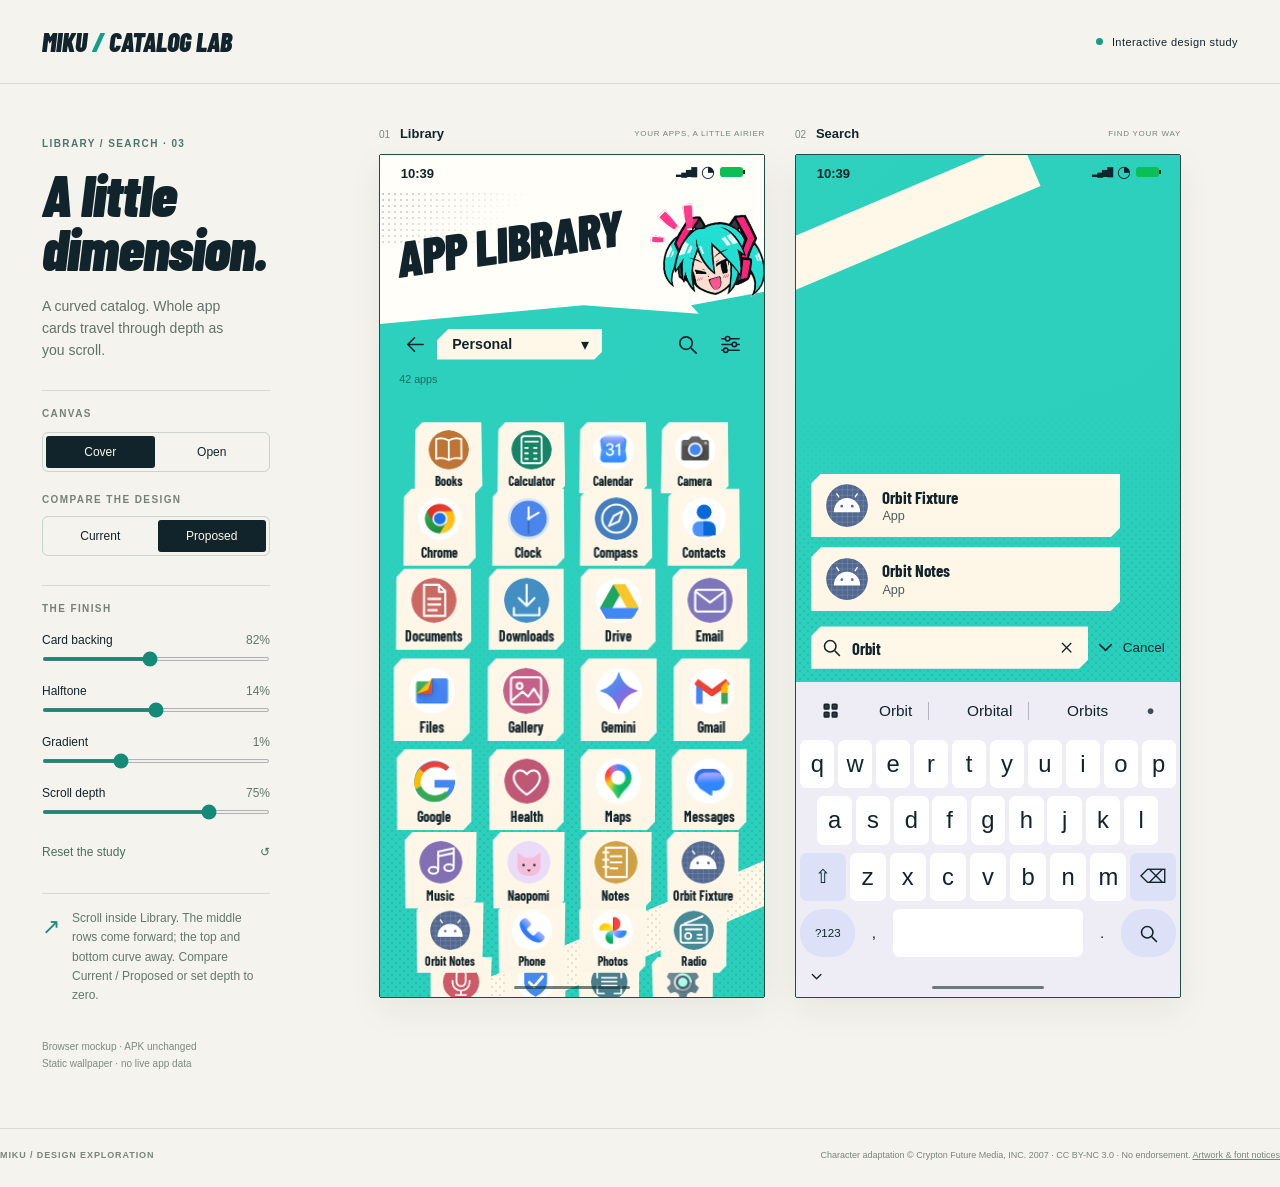
==== commit 642929de: "Preview whole-card Miku catalog depth scrolling" ====
--- a/docs/miku/index.html
+++ b/docs/miku/index.html
@@ -5,11 +5,11 @@
   <meta name="viewport" content="width=device-width, initial-scale=1">
   <meta name="theme-color" content="#f4f3ec">
   <title>Miku · Catalog study</title>
-  <meta name="description" content="Compare Miku catalog refinements: a white comic header, shorter cards, raised icons and a quieter Search field.">
+  <meta name="description" content="A Miku Library study with complete app cards scrolling along a curved 3D surface, plus the white comic header.">
   <link rel="icon" href="assets/study.svg" type="image/svg+xml">
-  <link rel="stylesheet" href="preview.css?v=polish2">
-  <link rel="stylesheet" href="polish.css?v=polish2">
-  <script src="preview.js?v=polish2" defer></script>
+  <link rel="stylesheet" href="preview.css?v=depth3">
+  <link rel="stylesheet" href="polish.css?v=depth3">
+  <script src="preview.js?v=depth3" defer></script>
 </head>
 <body class="is-refined">
   <svg class="sprite" xmlns="http://www.w3.org/2000/svg" aria-hidden="true"><defs>
@@ -26,9 +26,9 @@
   </header>
   <main id="preview" class="studio">
     <aside class="studio-controls" aria-label="Preview controls">
-      <p class="eyebrow">LIBRARY / SEARCH · 02</p>
+      <p class="eyebrow">LIBRARY / SEARCH · 03</p>
       <h1>A little<br>dimension.</h1>
-      <p class="intro">A white comic header, lighter cards and a little icon depth.</p>
+      <p class="intro">A curved catalog. Whole app cards travel through depth as you scroll.</p>
       <div class="control-group">
         <p class="control-heading">CANVAS</p>
         <div class="segmented" role="group" aria-label="Display size">
@@ -51,11 +51,11 @@
         <input id="dot-strength" type="range" min="0" max="28" value="14">
         <label for="gradient">Gradient <output id="gradient-value" for="gradient">1%</output></label>
         <input id="gradient" type="range" min="0" max="3" step="0.25" value="1">
-        <label for="icon-depth">Icon depth <output id="icon-depth-value" for="icon-depth">8</output></label>
-        <input id="icon-depth" type="range" min="0" max="12" step="1" value="8">
+        <label for="scroll-depth">Scroll depth <output id="scroll-depth-value" for="scroll-depth">75%</output></label>
+        <input id="scroll-depth" type="range" min="0" max="100" step="5" value="75">
         <button id="reset" class="reset" type="button">Reset the study <span aria-hidden="true">↺</span></button>
       </div>
-      <div class="try-note"><span class="note-mark" aria-hidden="true">↗</span><p>Compare Current / Proposed. Tap an icon or move over it to feel the depth. Search and Grid/List still work.</p></div>
+      <div class="try-note"><span class="note-mark" aria-hidden="true">↗</span><p>Scroll inside Library. The middle rows come forward; the top and bottom curve away. Compare Current / Proposed or set depth to zero.</p></div>
       <p class="scope-note">Browser mockup · APK unchanged<br>Static wallpaper · no live app data</p>
     </aside>
     <div class="screens" id="screens">
--- a/docs/miku/polish.css
+++ b/docs/miku/polish.css
@@ -1,14 +1,13 @@
 /* Proposed finish. Current keeps the taller, regular-weight code28 direction. */
-:root{--depth:8;--depth-amount:.6667}
 .comparison-control{margin-top:22px}.comparison-control .control-heading{margin-bottom:11px}
 .app-label{font-weight:400}.result-name{font-weight:400}
 .mascot img{left:0;top:0;width:100%;height:auto;clip-path:none;filter:none}
 .mascot{height:25cqw}
-.icon-stage{position:relative;display:block;flex-shrink:0;width:11.5cqw;height:11.5cqw;perspective:280px;transform-style:preserve-3d}
-.app-card .icon-stage img{display:block;width:100%;height:100%;transform:none;transition:transform 140ms ease-out,box-shadow 140ms ease-out}
-.icon-stage:before{content:'';position:absolute;inset:2%;border-radius:50%;opacity:0;background:var(--paper);border:1px solid #fffef8;pointer-events:none}
-.paper-edge{display:none;position:absolute;top:calc(var(--depth) * .18px);left:50%;width:var(--card-width);height:100%;transform:translateX(-50%);clip-path:polygon(11% 0,100% 0,100% 89%,89% 100%,0 100%,0 11%);background:#165d5260;z-index:-2;pointer-events:none;opacity:var(--depth-amount)}
-.is-refined .paper-edge{display:block}.is-list .paper-edge{width:calc(100% - (100% - var(--card-width)) * .7);clip-path:polygon(2cqw 0,100% 0,100% calc(100% - 2cqw),calc(100% - 2cqw) 100%,0 100%,0 2cqw)}
+.app-grid{isolation:isolate}
+.app-slot{position:relative;min-width:0;display:flex;align-items:stretch}
+.app-slot>.app-card{width:100%;transform-origin:50% 50%;backface-visibility:hidden}
+.app-card:hover>img{transform:none}
+.app-slot>.app-card:active{filter:brightness(.99)}
 .search-field{box-shadow:inset 0 0 0 2px #236f63}.search-field:focus-within{outline:2px solid #236f63;outline-offset:-2px}
 
 /* The slab belongs to the whole Library canvas and reaches the top/status edge. */
@@ -22,15 +21,9 @@
 .is-refined .collection select{padding-top:1.9cqw;padding-bottom:1.9cqw;font-size:3.7cqw}
 .is-refined .search-field{box-shadow:none;outline:none}
 .is-refined .search-field:focus-within{outline:1px solid #186f60;outline-offset:-1px}
-.is-refined .app-card .icon-stage:before{opacity:1;transform:rotateX(calc(16deg * var(--depth-amount))) rotateY(calc(-10deg * var(--depth-amount)));box-shadow:0 calc(var(--depth) * .28px) calc(var(--depth) * .45px) rgb(9 57 48 / .14)}
-.is-refined .app-card .icon-stage img{transform:translateZ(calc(var(--depth) * 1px)) translateY(calc(var(--depth) * -.24px)) rotateX(calc(var(--tilt-x,7deg) * var(--depth-amount))) rotateY(calc(var(--tilt-y,-7deg) * var(--depth-amount))) scale(calc(1 + var(--depth) * .002));box-shadow:0 calc(var(--depth) * .15px) calc(var(--depth) * .4px) rgb(5 44 39 / .16)}
-.is-refined .app-card.is-pressing .icon-stage img{transform:translateZ(calc(var(--depth) * .4px)) translateY(1px) rotateX(2deg) rotateY(-2deg);box-shadow:0 1px 1px rgb(5 44 39 / .12)}
 .is-refined .app-card[aria-pressed=true]:after{height:.65cqw;bottom:.5cqw}
-.is-list .icon-stage{width:11.5cqw;height:11.5cqw}
 .is-refined .is-list .app-card{min-height:16cqw;height:auto;flex-direction:row;gap:4cqw;padding:2cqw 5cqw}
 .is-refined .is-list .app-label{font-weight:400}
-.is-refined .is-list .app-card .icon-stage img{transform:translateZ(calc(var(--depth) * .6px)) translateY(calc(var(--depth) * -.16px)) rotateX(calc(5deg * var(--depth-amount))) rotateY(calc(-5deg * var(--depth-amount)))}
-.open-canvas .icon-stage{width:7.4cqw;height:7.4cqw}
 .open-canvas .mascot img{width:100%;height:auto}
 .open-canvas.is-refined .library-surface .scene-print:before{height:25cqw}
 .open-canvas.is-refined .app-card{min-height:13.3cqw;padding-top:1.7cqw;padding-bottom:1.2cqw;gap:.9cqw}
@@ -45,7 +38,7 @@
   .sliders label:nth-of-type(1){grid-row:2;grid-column:1}.sliders #card-width{grid-row:3;grid-column:1}
   .sliders label:nth-of-type(2){grid-row:2;grid-column:2}.sliders #dot-strength{grid-row:3;grid-column:2}
   .sliders label:nth-of-type(3){grid-row:4;grid-column:1}.sliders #gradient{grid-row:5;grid-column:1}
-  .sliders label:nth-of-type(4){grid-row:4;grid-column:2}.sliders #icon-depth{grid-row:5;grid-column:2}
+  .sliders label:nth-of-type(4){grid-row:4;grid-column:2}.sliders #scroll-depth{grid-row:5;grid-column:2}
   .sliders label{margin-top:17px;font-size:11px}.sliders .reset{grid-column:1/-1;grid-row:6;justify-self:end;width:150px}
 }
-@media(prefers-reduced-motion:reduce){.icon-stage img{transition:none!important}}
+@media(prefers-reduced-motion:reduce){.app-slot>.app-card{transform:none!important}}
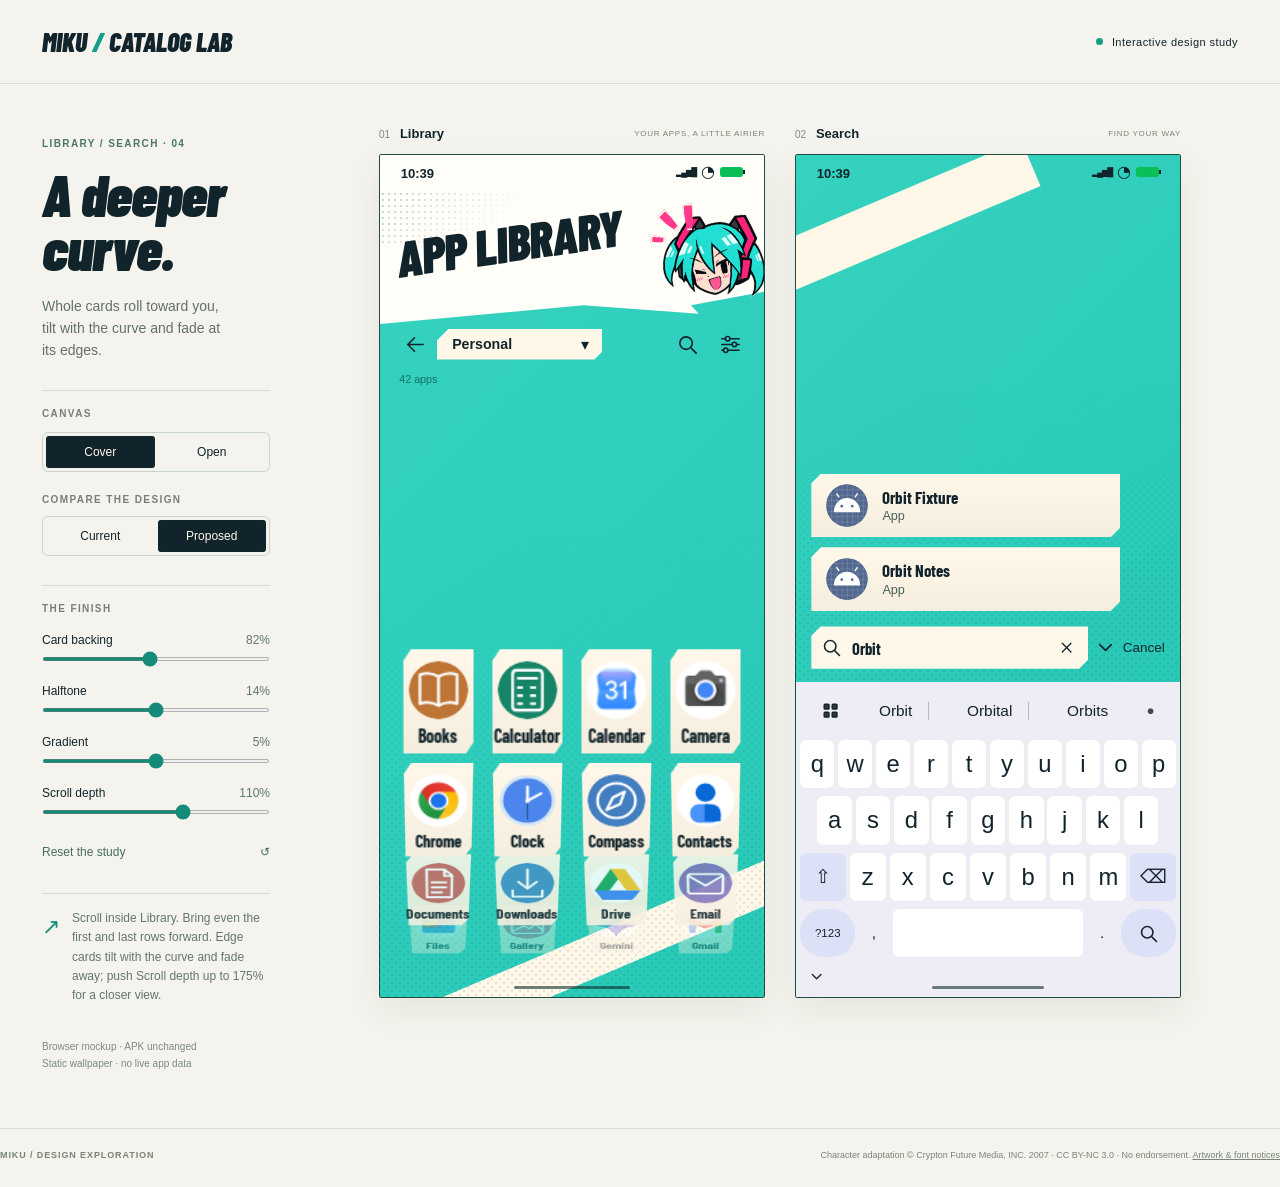
==== commit fe708cd4: "Strengthen catalog curve, edge fade and gradient preview" ====
--- a/docs/miku/index.html
+++ b/docs/miku/index.html
@@ -7,9 +7,9 @@
   <title>Miku · Catalog study</title>
   <meta name="description" content="A Miku Library study with complete app cards scrolling along a curved 3D surface, plus the white comic header.">
   <link rel="icon" href="assets/study.svg" type="image/svg+xml">
-  <link rel="stylesheet" href="preview.css?v=depth3">
-  <link rel="stylesheet" href="polish.css?v=depth3">
-  <script src="preview.js?v=depth3" defer></script>
+  <link rel="stylesheet" href="preview.css?v=depth4">
+  <link rel="stylesheet" href="polish.css?v=depth4">
+  <script src="preview.js?v=depth4" defer></script>
 </head>
 <body class="is-refined">
   <svg class="sprite" xmlns="http://www.w3.org/2000/svg" aria-hidden="true"><defs>
@@ -26,9 +26,9 @@
   </header>
   <main id="preview" class="studio">
     <aside class="studio-controls" aria-label="Preview controls">
-      <p class="eyebrow">LIBRARY / SEARCH · 03</p>
-      <h1>A little<br>dimension.</h1>
-      <p class="intro">A curved catalog. Whole app cards travel through depth as you scroll.</p>
+      <p class="eyebrow">LIBRARY / SEARCH · 04</p>
+      <h1>A deeper<br>curve.</h1>
+      <p class="intro">Whole cards roll toward you, tilt with the curve and fade at its edges.</p>
       <div class="control-group">
         <p class="control-heading">CANVAS</p>
         <div class="segmented" role="group" aria-label="Display size">
@@ -49,13 +49,13 @@
         <input id="card-width" type="range" min="66" max="100" value="82">
         <label for="dot-strength">Halftone <output id="dot-strength-value" for="dot-strength">14%</output></label>
         <input id="dot-strength" type="range" min="0" max="28" value="14">
-        <label for="gradient">Gradient <output id="gradient-value" for="gradient">1%</output></label>
-        <input id="gradient" type="range" min="0" max="3" step="0.25" value="1">
-        <label for="scroll-depth">Scroll depth <output id="scroll-depth-value" for="scroll-depth">75%</output></label>
-        <input id="scroll-depth" type="range" min="0" max="100" step="5" value="75">
+        <label for="gradient">Gradient <output id="gradient-value" for="gradient">5%</output></label>
+        <input id="gradient" type="range" min="0" max="10" step="0.25" value="5">
+        <label for="scroll-depth">Scroll depth <output id="scroll-depth-value" for="scroll-depth">110%</output></label>
+        <input id="scroll-depth" type="range" min="0" max="175" step="5" value="110">
         <button id="reset" class="reset" type="button">Reset the study <span aria-hidden="true">↺</span></button>
       </div>
-      <div class="try-note"><span class="note-mark" aria-hidden="true">↗</span><p>Scroll inside Library. The middle rows come forward; the top and bottom curve away. Compare Current / Proposed or set depth to zero.</p></div>
+      <div class="try-note"><span class="note-mark" aria-hidden="true">↗</span><p>Scroll inside Library. Bring even the first and last rows forward. Edge cards tilt with the curve and fade away; push Scroll depth up to 175% for a closer view.</p></div>
       <p class="scope-note">Browser mockup · APK unchanged<br>Static wallpaper · no live app data</p>
     </aside>
     <div class="screens" id="screens">
--- a/docs/miku/preview.css
+++ b/docs/miku/preview.css
@@ -1,7 +1,7 @@
 @font-face{font-family:Barlow;src:url('assets/barlow-regular.ttf') format('truetype');font-weight:400;font-display:swap}
 @font-face{font-family:Barlow;src:url('assets/barlow-bold.ttf') format('truetype');font-weight:700;font-display:swap}
 @font-face{font-family:Comic;src:url('assets/barlow-black-italic.ttf') format('truetype');font-weight:900;font-style:italic;font-display:swap}
-:root{--ink:#12242b;--teal:#2bd0bd;--paper:#fff8e9;--pink:#ff398b;--card-width:82%;--dots:.14;--gradient:.01;color:var(--ink);font-family:Arial,sans-serif;background:#f4f3ed;font-synthesis:none}
+:root{--ink:#12242b;--teal:#2bd0bd;--paper:#fff8e9;--pink:#ff398b;--card-width:82%;--dots:.14;--gradient:.05;color:var(--ink);font-family:Arial,sans-serif;background:#f4f3ed;font-synthesis:none}
 *{box-sizing:border-box}body{margin:0}button,input,select{font:inherit;color:inherit}button,select,input[type=range]{cursor:pointer}button{touch-action:manipulation}button:focus-visible,a:focus-visible,input:focus-visible,select:focus-visible{outline:3px solid #c80058;outline-offset:3px}button{border:0;background:none}button:disabled{opacity:.35;cursor:default}a{color:inherit}svg{width:24px;height:24px;fill:none;stroke:currentColor;stroke-width:1.8;stroke-linecap:round;stroke-linejoin:round}.sprite{position:absolute;width:0;height:0;overflow:hidden}.sr-only{position:absolute;width:1px;height:1px;padding:0;margin:-1px;overflow:hidden;clip-path:inset(50%);white-space:nowrap;border:0}[hidden]{display:none!important}
 .page-header{max-width:1440px;margin:auto;padding:26px 42px;display:flex;justify-content:space-between;align-items:center;border-bottom:1px solid #d8ddd4}.wordmark{font:italic 900 26px Comic,sans-serif;text-decoration:none}.wordmark span{color:#119f8b}.study-tag{font-size:11px;letter-spacing:.04em;display:flex;align-items:center;gap:9px}.study-tag i{width:7px;height:7px;background:#159d88;border-radius:50%}.studio{max-width:1440px;margin:0 auto;padding:42px;display:grid;grid-template-columns:228px minmax(0,1fr);gap:52px}.studio-controls{padding-top:12px}.eyebrow,.control-heading{font-size:10px;font-weight:700;letter-spacing:.14em}.eyebrow{color:#4c766a;margin:0 0 18px}h1{font:italic 900 clamp(52px,4.6vw,72px)/.91 Comic,sans-serif;letter-spacing:-1px;margin:0 0 22px}.intro{font-size:14px;line-height:1.55;max-width:190px;color:#63716a}.control-group{border-top:1px solid #d4dbd1;margin-top:29px;padding-top:17px}.control-heading{color:#768076;margin:0 0 13px}.segmented{display:flex;border:1px solid #c8d5ca;border-radius:6px;padding:3px;gap:3px}.segmented button{flex:1;padding:9px 12px;font-size:12px;border-radius:3px}.segmented button[aria-pressed=true]{background:var(--ink);color:var(--paper)}.sliders>label{display:flex;justify-content:space-between;font-size:12px;margin:19px 0 10px}.sliders output{font-variant-numeric:tabular-nums;color:#60786c}.sliders input{display:block;width:100%;height:4px;accent-color:#148b79;margin:0 0 23px}.reset{display:flex;justify-content:space-between;width:100%;font-size:12px;padding:8px 0;color:#466f60}.try-note{margin-top:26px;display:flex;gap:12px;padding:15px 0;border-top:1px solid #d4dbd1;font-size:12px;line-height:1.6;color:#64776d}.try-note p{margin:0}.note-mark{font-size:22px;color:#158e7b}.scope-note{font-size:10px;line-height:1.7;color:#7d8b80;margin-top:18px}.screens{display:grid;grid-template-columns:repeat(2,minmax(0,386px));align-items:start;justify-content:center;gap:30px}.screen-study{min-width:0}.screen-caption{display:flex;align-items:center;justify-content:space-between;gap:12px;margin-bottom:13px}.screen-caption h2{font-size:10px;font-weight:400;color:#7c8b80;margin:0;white-space:nowrap}.screen-caption h2 span{font-size:13px;font-weight:700;color:var(--ink);margin-left:7px}.screen-caption>span{font-size:8px;letter-spacing:.09em;color:#778679;text-align:right}.device{position:relative;isolation:isolate;container-type:inline-size;aspect-ratio:386/844;overflow:hidden;border:1px solid #224b44;border-radius:2px;background:var(--teal);display:flex;flex-direction:column;box-shadow:0 12px 35px #193a2910}.surface{position:relative;isolation:isolate;overflow:hidden;background:linear-gradient(135deg,rgb(255 255 255 / var(--gradient)),rgb(0 70 65 / var(--gradient))),var(--teal);display:flex;flex-direction:column}.library-surface{height:100%}.scene-print,.halftone{position:absolute;inset:0;pointer-events:none;z-index:-1}.scene-print{overflow:hidden}.scene-print:before,.scene-print:after{content:'';position:absolute;display:block;background:var(--paper);transform:rotate(-23deg)}.scene-print:before{top:-3cqw;left:-20%;width:90%;height:8cqw}.scene-print:after{bottom:5cqw;left:-20%;width:150%;height:11cqw}.halftone{background-image:radial-gradient(circle,#003c37 .65px,transparent .95px),radial-gradient(circle,#003c37 .65px,transparent .95px);background-size:8px 8px;background-position:0 0,4px 4px;opacity:var(--dots);mask-image:linear-gradient(transparent 43%,#000 85%);-webkit-mask-image:linear-gradient(transparent 43%,#000 85%)}.status-bar{height:9.3cqw;flex-shrink:0;padding:2.8cqw 5.4cqw 0;display:flex;align-items:flex-start;justify-content:space-between;font-size:3.4cqw;font-weight:600}.status-symbols{display:flex;gap:1.3cqw;align-items:center}.status-symbols b{font-size:2.2cqw;letter-spacing:-1px}.status-symbols>span{font-size:4.1cqw;line-height:.8}.status-symbols i{display:block;width:6cqw;height:2.8cqw;background:#0abf55;border-radius:.8cqw;position:relative}.status-symbols i:after{content:'';position:absolute;right:-.5cqw;top:.8cqw;width:.5cqw;height:1.1cqw;background:var(--ink)}.comic-header{height:34cqw;flex-shrink:0;position:relative}.comic-header h2{position:absolute;top:11.8cqw;left:4.2cqw;font:italic 900 13.1cqw/.9 Comic,sans-serif;letter-spacing:-.22cqw;white-space:nowrap;transform:rotate(-8deg);transform-origin:left center;margin:0;z-index:1}.header-dots{position:absolute;left:0;top:0;width:40%;height:43%;background:radial-gradient(circle,#103d36 1px,transparent 1.4px) 0 0/6px 6px;mask-image:linear-gradient(130deg,#000,transparent 78%);opacity:.65}.mascot{position:absolute;right:-2cqw;top:5cqw;width:29cqw;height:28cqw;z-index:2;overflow:visible;transform:rotate(5deg)}.mascot img{position:absolute;left:-12cqw;top:0;width:57cqw;max-width:none;clip-path:polygon(30% 0,77% 0,83% 25%,81% 53%,65% 65%,42% 63%,35% 48%,18% 59%,22% 32%);filter:drop-shadow(1px 0 var(--paper)) drop-shadow(-1px 0 var(--paper))}.burst{position:absolute;background:var(--pink);border:.6cqw solid var(--paper);clip-path:polygon(0 0,100% 0,75% 100%,35% 100%)}.burst-one{left:5cqw;top:-1cqw;width:3cqw;height:7cqw;transform:rotate(-9deg)}.burst-two{left:0;top:1cqw;width:3cqw;height:6cqw;transform:rotate(-50deg)}.burst-three{left:-2cqw;top:7cqw;width:2.4cqw;height:4cqw;transform:rotate(-90deg)}.library-toolbar{display:grid;grid-template-columns:10cqw 1fr 10cqw 10cqw;gap:1cqw;align-items:center;padding:0 3.8cqw;height:12cqw;flex-shrink:0}.icon-button{display:grid;place-items:center;width:10cqw;height:10cqw;padding:0}.icon-button svg{width:6cqw;height:6cqw;stroke-width:1.7}.icon-button use[href='#tune']{fill:var(--teal)}.collection{position:relative;max-width:43cqw;display:flex;align-items:center;clip-path:polygon(3cqw 0,100% 0,100% calc(100% - 2cqw),calc(100% - 2cqw) 100%,0 100%,0 3cqw);background:var(--paper)}.collection select{appearance:none;background:transparent;border:0;padding:2.3cqw 8cqw 2.3cqw 4cqw;font-size:3.9cqw;font-weight:600;width:100%;border-radius:0}.collection>span{position:absolute;right:3.3cqw;pointer-events:none}.profile-line{display:flex;justify-content:space-between;padding:1.6cqw 5cqw 2.6cqw;font-size:2.8cqw;flex-shrink:0}.profile-line>span:first-child{color:#176e62}.library-scroll{flex:1;min-height:0;overflow:auto;padding:1.6cqw 3.5cqw 9cqw;scrollbar-width:none;overscroll-behavior:contain}.library-scroll::-webkit-scrollbar{display:none}.app-grid{display:grid;grid-template-columns:repeat(4,minmax(0,1fr));gap:2.2cqw 0;align-content:start}.app-card{position:relative;isolation:isolate;min-width:0;min-height:24cqw;display:flex;flex-direction:column;align-items:center;justify-content:flex-start;gap:2.1cqw;padding:3.1cqw .3cqw 2.3cqw;text-align:center;-webkit-tap-highlight-color:transparent}.app-card:before,.result:before{content:'';position:absolute;inset:0 auto 0 50%;width:var(--card-width);transform:translateX(-50%);z-index:-1;background:linear-gradient(rgb(255 255 255 / var(--gradient)),rgb(59 49 11 / var(--gradient))),var(--paper);clip-path:polygon(11% 0,100% 0,100% 89%,89% 100%,0 100%,0 11%)}.app-card img,.app-card .app-icon{width:11.5cqw;height:11.5cqw;border-radius:50%;object-fit:cover;flex-shrink:0}.app-label{font:700 3.6cqw/1.04 Barlow,sans-serif;overflow-wrap:anywhere;max-width:100%;min-height:1em}.app-card:hover:before,.result:hover:before{background:#fffbed}.app-card:hover img,.result:hover img{transform:translateY(-1px)}.app-card[aria-pressed=true]:after,.result[aria-pressed=true]:after{content:'';position:absolute;bottom:.7cqw;left:39%;right:39%;height:.65cqw;background:var(--pink);transform:skewX(-20deg)}.gesture-bar{position:absolute;bottom:2cqw;left:35%;width:30%;height:1cqw;background:#102f2c99;border-radius:10px;pointer-events:none}.view-menu{position:absolute;right:3.5cqw;top:56cqw;width:53cqw;background:var(--paper);padding:4cqw;z-index:5;border:1px solid #207164;border-radius:2px}.view-menu>p{font-size:2.6cqw;letter-spacing:.1em;margin:0 0 2cqw}.view-menu .segmented button{font-size:3.4cqw;padding:2cqw}.view-menu label{font-size:3cqw;display:block;margin-top:3cqw}.view-menu select{display:block;border:1px solid #9bbab0;background:transparent;width:100%;padding:2cqw;font-size:3.3cqw;margin-top:1cqw}.app-grid.is-list{display:flex;flex-direction:column;gap:2cqw}.is-list .app-card{height:17cqw;min-height:17cqw;flex-direction:row;align-items:center;justify-content:flex-start;gap:4cqw;padding:2cqw 5cqw}.is-list .app-card:before{width:calc(100% - (100% - var(--card-width)) * .7);clip-path:polygon(2cqw 0,100% 0,100% calc(100% - 2cqw),calc(100% - 2cqw) 100%,0 100%,0 2cqw)}.is-list .app-label{font-size:4.4cqw;text-align:left;overflow-wrap:normal}.is-list .app-card[aria-pressed=true]:after{left:auto;right:8%;width:3cqw;bottom:3cqw}.search-surface{flex:1;min-height:0}.search-surface .scene-print:before{height:13cqw;width:100%;top:15cqw;left:-35%}.search-surface .scene-print:after{display:none}.search-content{flex:1;min-height:0;display:flex;flex-direction:column;justify-content:flex-end;padding:3cqw 4cqw 0;overflow:auto;scrollbar-width:thin}.search-results{display:flex;flex-direction:column;gap:2.6cqw}.result{position:relative;isolation:isolate;flex-shrink:0;display:flex;align-items:center;gap:3.7cqw;padding:2.8cqw 3.8cqw;min-height:15.5cqw;text-align:left;width:100%}.result:before{left:0;transform:none;width:calc(100% - (100% - var(--card-width)) * .7);clip-path:polygon(2.5cqw 0,100% 0,100% calc(100% - 2.5cqw),calc(100% - 2.5cqw) 100%,0 100%,0 2.5cqw)}.result img{width:11cqw;height:11cqw;object-fit:cover;border-radius:50%}.result-name{display:block;font:700 4.4cqw/1.12 Barlow,sans-serif;overflow-wrap:anywhere}.result-type{display:block;font-size:3.3cqw;color:#48605b;margin-top:.7cqw}.result-copy{padding-right:6cqw}.empty-results{font-size:3.6cqw;padding:5cqw 2cqw;line-height:1.6}.empty-results strong{font-family:Barlow;font-size:5cqw;display:block}.results-heading{font:italic 900 4.6cqw Comic,sans-serif;margin:0 0 2cqw}.search-toolbar{display:flex;gap:1cqw;align-items:center;padding:4cqw 4cqw 3.5cqw;flex-shrink:0}.search-field{display:flex;align-items:center;gap:2cqw;min-width:0;flex:1;height:11cqw;padding:0 2.6cqw;background:var(--paper);clip-path:polygon(2.4cqw 0,100% 0,100% calc(100% - 2.4cqw),calc(100% - 2.4cqw) 100%,0 100%,0 2.4cqw)}.search-field>svg{flex-shrink:0;width:5.5cqw;height:5.5cqw}.search-field input{width:100%;min-width:0;border:0;outline:none;background:transparent;font:700 4.3cqw Barlow,sans-serif;caret-color:#137360}.search-field:focus-within{outline:2px solid #0c5b4e;outline-offset:-2px}.search-field input::-webkit-search-cancel-button{display:none}.search-field button{padding:0;display:grid;place-items:center;width:6cqw;height:8cqw;flex-shrink:0}.search-field button svg{width:4.5cqw;height:4.5cqw}.search-toolbar>.icon-button{width:7cqw}.cancel-search{padding:0;font-size:3.5cqw;min-height:10cqw}.keyboard{height:82cqw;flex-shrink:0;background:#eeedf5;padding:0 1.1cqw;display:flex;flex-direction:column}.suggestions{display:flex;align-items:center;justify-content:space-around;height:15cqw;font-size:4cqw;gap:3cqw;padding:0 2cqw}.suggestions>span:nth-of-type(1),.suggestions>span:nth-of-type(2){border-right:1px solid #b6b5c2;padding-right:4cqw}.suggestions svg{width:5cqw;height:5cqw;fill:#313844}.suggestions>span:last-child{color:#414958;font-size:3.5cqw}.key-row{display:flex;gap:1cqw;height:12.6cqw;margin-bottom:2.1cqw;align-items:stretch}.key-row button{background:#fff;border-radius:1.7cqw;flex:1;min-width:0;font-size:6.2cqw;display:grid;place-items:center;padding:0}.key-row button:active{background:#c8e4df}.middle-row{padding:0 4.5cqw}.letter-group{display:flex;gap:1cqw;flex:7}.key-row .utility-key{flex:1.15;background:#dce1f8;font-size:5cqw}.key-row .utility-key svg{width:5.5cqw;height:5.5cqw}.last-row .space-key{flex:4.5}.last-row .utility-key{font-size:3cqw;flex:1.3;border-radius:6cqw}.last-row .punctuation{flex:.7;background:transparent;font-size:4cqw}.keyboard-footer{position:relative;flex:1}.keyboard-footer>button{position:absolute;bottom:1cqw;left:1cqw;padding:1cqw}.keyboard-footer>button svg{width:4.5cqw;height:4.5cqw}.without-keyboard{display:none}.keyboard-hidden .keyboard{display:none}.keyboard-hidden .search-toolbar{padding-bottom:10cqw}.keyboard-hidden .without-keyboard{display:block}.page-footer{max-width:1356px;margin:4px auto 0;border-top:1px solid #d8ddd4;padding:19px 0 24px;display:flex;justify-content:space-between;gap:18px;color:#798578;font-size:9px;line-height:1.7}.page-footer>span{font-size:9px;font-weight:700;letter-spacing:.1em;white-space:nowrap}.page-footer p{margin:0;text-align:right}.toast{position:fixed;bottom:24px;left:50%;transform:translate(-50%,15px);opacity:0;pointer-events:none;background:var(--ink);color:var(--paper);padding:12px 20px;border-radius:4px;font-size:13px;transition:opacity .15s,transform .15s;z-index:20;max-width:90vw;text-align:center}.toast.visible{opacity:1;transform:translate(-50%,0)}.open-canvas .screens{grid-template-columns:minmax(0,736px)}.open-canvas .device{aspect-ratio:736/850}.open-canvas .device .status-bar{height:5cqw;font-size:2cqw;padding:1.5cqw 3cqw 0}.open-canvas .comic-header{height:19cqw}.open-canvas .comic-header h2{font-size:8.1cqw;top:7cqw;left:4cqw}.open-canvas .mascot{width:24cqw;right:0;top:1cqw;transform:scale(.73);transform-origin:top right}.open-canvas .header-dots{height:80%;width:30%}.open-canvas .library-toolbar{height:7cqw;grid-template-columns:7cqw 1fr 7cqw 7cqw;padding:0 3cqw}.open-canvas .icon-button{width:7cqw;height:7cqw}.open-canvas .icon-button svg{width:3.8cqw;height:3.8cqw}.open-canvas .collection{max-width:30cqw}.open-canvas .collection select{font-size:2.4cqw;padding:1.5cqw 4cqw 1.5cqw 2.5cqw}.open-canvas .profile-line{font-size:1.8cqw;padding:1cqw 4cqw}.open-canvas .app-grid{grid-template-columns:repeat(6,minmax(0,1fr));gap:1.8cqw 0}.open-canvas .app-card{min-height:15.5cqw;padding-top:2cqw;gap:1.2cqw}.open-canvas .app-card img{width:7.4cqw;height:7.4cqw}.open-canvas .app-label{font-size:2.5cqw}.open-canvas .library-scroll{padding:2cqw 3cqw 5cqw}.open-canvas .is-list{display:flex}.open-canvas .is-list .app-card{height:12cqw;min-height:12cqw;padding:1.5cqw 5cqw}.open-canvas .is-list .app-label{font-size:3.1cqw}.open-canvas .view-menu{top:32cqw;width:35cqw}.open-canvas .view-menu .segmented button{font-size:2.2cqw}.open-canvas .view-menu label,.open-canvas .view-menu select{font-size:2.3cqw}.open-canvas .keyboard{height:43cqw}.open-canvas .suggestions{height:8cqw;font-size:2.7cqw}.open-canvas .key-row{height:6.4cqw;gap:.8cqw;margin-bottom:1.1cqw}.open-canvas .key-row button{font-size:3.7cqw;border-radius:.8cqw}.open-canvas .key-row .utility-key{font-size:3cqw}.open-canvas .last-row .utility-key{font-size:2cqw}.open-canvas .suggestions svg{width:3.3cqw;height:3.3cqw}.open-canvas .result{min-height:10cqw;padding:1.8cqw 3cqw;gap:2.5cqw}.open-canvas .result img{width:7cqw;height:7cqw}.open-canvas .result-name{font-size:3.2cqw}.open-canvas .result-type{font-size:2.2cqw}.open-canvas .search-results{gap:1.6cqw}.open-canvas .search-toolbar{padding:2.5cqw 4cqw 2.5cqw}.open-canvas .search-field{height:7cqw}.open-canvas .search-field input{font-size:3cqw}.open-canvas .search-field>svg{width:3.5cqw;height:3.5cqw}.open-canvas .search-field button{height:6cqw}.open-canvas .cancel-search{font-size:2.5cqw;min-height:7cqw}.open-canvas .keyboard-hidden .search-toolbar{padding-bottom:6cqw}.open-canvas .gesture-bar{height:.6cqw;bottom:1.2cqw}.open-canvas .empty-results{font-size:2.5cqw}.open-canvas .empty-results strong{font-size:3.2cqw}
 @media(min-width:1600px){.studio{gap:80px}.screens{gap:46px}}@media(max-width:1100px){.studio{padding:28px;grid-template-columns:190px minmax(0,1fr);gap:26px}.screens{gap:20px}.page-header{padding:22px 28px}.screen-caption>span{display:none}.page-footer{margin:0 28px}.intro{font-size:13px}}
--- a/docs/miku/polish.css
+++ b/docs/miku/polish.css
@@ -4,8 +4,8 @@
 .mascot img{left:0;top:0;width:100%;height:auto;clip-path:none;filter:none}
 .mascot{height:25cqw}
 .app-grid{isolation:isolate}
-.app-slot{position:relative;min-width:0;display:flex;align-items:stretch}
-.app-slot>.app-card{width:100%;transform-origin:50% 50%;backface-visibility:hidden}
+.app-slot{position:relative;min-width:0;display:flex;align-items:stretch;justify-content:center;pointer-events:none}
+.app-slot>.app-card{width:calc(100% * var(--catalog-fit,1));transform-origin:50% 50%;backface-visibility:hidden;pointer-events:auto}
 .app-card:hover>img{transform:none}
 .app-slot>.app-card:active{filter:brightness(.99)}
 .search-field{box-shadow:inset 0 0 0 2px #236f63}.search-field:focus-within{outline:2px solid #236f63;outline-offset:-2px}
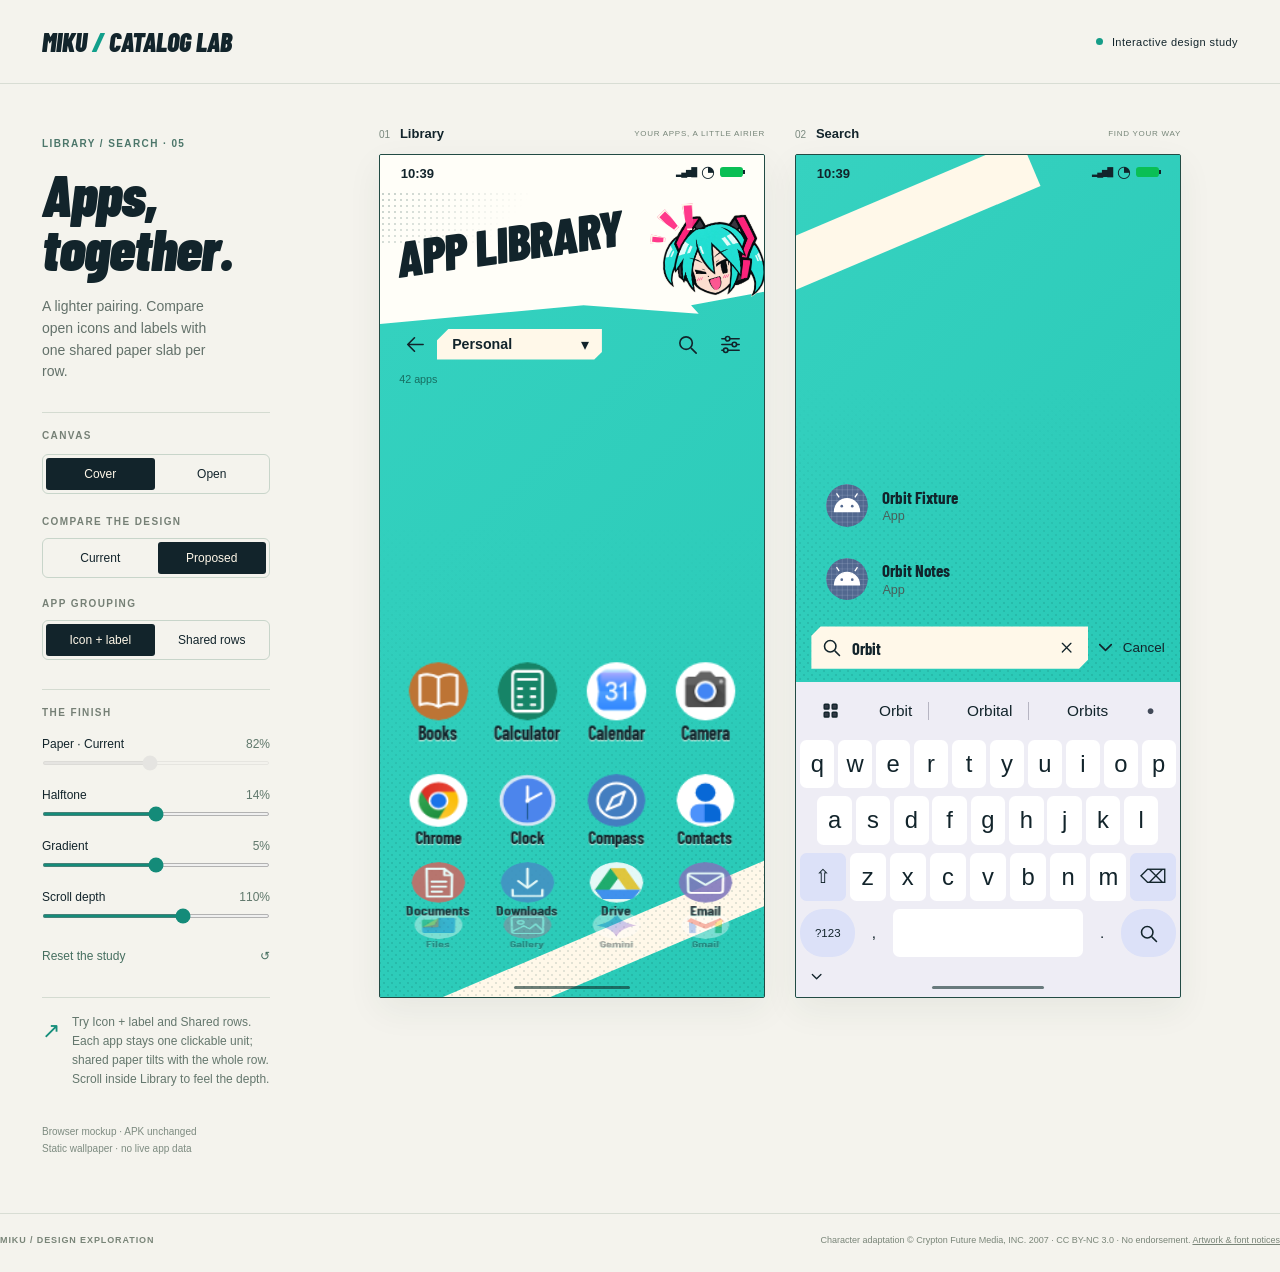
==== commit 5c7ca7c4: "Compare open app pairs and shared comic row slabs" ====
--- a/docs/miku/index.html
+++ b/docs/miku/index.html
@@ -7,11 +7,11 @@
   <title>Miku · Catalog study</title>
   <meta name="description" content="A Miku Library study with complete app cards scrolling along a curved 3D surface, plus the white comic header.">
   <link rel="icon" href="assets/study.svg" type="image/svg+xml">
-  <link rel="stylesheet" href="preview.css?v=depth4">
-  <link rel="stylesheet" href="polish.css?v=depth4">
-  <script src="preview.js?v=depth4" defer></script>
+  <link rel="stylesheet" href="preview.css?v=group5">
+  <link rel="stylesheet" href="polish.css?v=group5">
+  <script src="preview.js?v=group5" defer></script>
 </head>
-<body class="is-refined">
+<body class="is-refined catalog-icons">
   <svg class="sprite" xmlns="http://www.w3.org/2000/svg" aria-hidden="true"><defs>
     <symbol id="back" viewBox="0 0 24 24"><path d="m13 5-7 7 7 7M6 12h16"/></symbol>
     <symbol id="search" viewBox="0 0 24 24"><circle cx="10.5" cy="10.5" r="6.5"/><path d="m16 16 5 5"/></symbol>
@@ -26,9 +26,9 @@
   </header>
   <main id="preview" class="studio">
     <aside class="studio-controls" aria-label="Preview controls">
-      <p class="eyebrow">LIBRARY / SEARCH · 04</p>
-      <h1>A deeper<br>curve.</h1>
-      <p class="intro">Whole cards roll toward you, tilt with the curve and fade at its edges.</p>
+      <p class="eyebrow">LIBRARY / SEARCH · 05</p>
+      <h1>Apps,<br>together.</h1>
+      <p class="intro">A lighter pairing. Compare open icons and labels with one shared paper slab per row.</p>
       <div class="control-group">
         <p class="control-heading">CANVAS</p>
         <div class="segmented" role="group" aria-label="Display size">
@@ -43,10 +43,17 @@
           <button id="refined-design" type="button" aria-pressed="true">Proposed</button>
         </div>
       </div>
+      <div class="grouping-control">
+        <p class="control-heading">APP GROUPING</p>
+        <div class="segmented" role="group" aria-label="App background style">
+          <button id="icons-style" type="button" aria-pressed="true">Icon + label</button>
+          <button id="rows-style" type="button" aria-pressed="false">Shared rows</button>
+        </div>
+      </div>
       <div class="control-group sliders">
         <p class="control-heading">THE FINISH</p>
-        <label for="card-width">Card backing <output id="card-width-value" for="card-width">82%</output></label>
-        <input id="card-width" type="range" min="66" max="100" value="82">
+        <label for="card-width">Paper · Current <output id="card-width-value" for="card-width">82%</output></label>
+        <input id="card-width" type="range" min="66" max="100" value="82" disabled>
         <label for="dot-strength">Halftone <output id="dot-strength-value" for="dot-strength">14%</output></label>
         <input id="dot-strength" type="range" min="0" max="28" value="14">
         <label for="gradient">Gradient <output id="gradient-value" for="gradient">5%</output></label>
@@ -55,7 +62,7 @@
         <input id="scroll-depth" type="range" min="0" max="175" step="5" value="110">
         <button id="reset" class="reset" type="button">Reset the study <span aria-hidden="true">↺</span></button>
       </div>
-      <div class="try-note"><span class="note-mark" aria-hidden="true">↗</span><p>Scroll inside Library. Bring even the first and last rows forward. Edge cards tilt with the curve and fade away; push Scroll depth up to 175% for a closer view.</p></div>
+      <div class="try-note"><span class="note-mark" aria-hidden="true">↗</span><p>Try Icon + label and Shared rows. Each app stays one clickable unit; shared paper tilts with the whole row. Scroll inside Library to feel the depth.</p></div>
       <p class="scope-note">Browser mockup · APK unchanged<br>Static wallpaper · no live app data</p>
     </aside>
     <div class="screens" id="screens">
--- a/docs/miku/polish.css
+++ b/docs/miku/polish.css
@@ -8,6 +8,18 @@
 .app-slot>.app-card{width:calc(100% * var(--catalog-fit,1));transform-origin:50% 50%;backface-visibility:hidden;pointer-events:auto}
 .app-card:hover>img{transform:none}
 .app-slot>.app-card:active{filter:brightness(.99)}
+.is-refined.catalog-icons .app-card:before,.is-refined.catalog-icons .result:before,.is-refined.catalog-rows .app-card:before{display:none}
+.is-refined.catalog-icons .app-card,.is-refined.catalog-rows .app-card{gap:.65cqw}
+.is-refined.catalog-icons .app-label{font-weight:600;line-height:1.08;text-shadow:0 1px 0 #b6f2e4}
+.app-grid.has-shared-rows{display:flex;flex-direction:column}
+.catalog-row{position:relative;isolation:isolate;display:grid;grid-template-columns:repeat(var(--row-columns),minmax(0,1fr));align-items:stretch;width:calc(100% * var(--catalog-fit,1));transform-origin:50% 50%;backface-visibility:hidden}
+.catalog-row:before{content:"";position:absolute;z-index:-1;inset:0;background:linear-gradient(170deg,var(--paper),color-mix(in srgb,var(--paper),#a6b994 calc(var(--gradient) * 100%)));clip-path:polygon(.9cqw 0,100% 0,100% calc(100% - .9cqw),calc(100% - .9cqw) 100%,0 100%,0 .9cqw);pointer-events:none}
+.sliders input:disabled{opacity:.35}
+.catalog-row>.app-card{width:100%;pointer-events:inherit;padding-left:.6cqw;padding-right:.6cqw}
+.is-refined.catalog-rows .catalog-row .app-label{font-weight:600;line-height:1.08}
+.is-refined.catalog-rows .result:before{opacity:.85}
+.grouping-control{margin-top:20px}.grouping-control .control-heading{margin-bottom:11px}
+.open-canvas.is-refined.catalog-icons .app-card,.open-canvas.is-refined.catalog-rows .app-card{gap:.5cqw}
 .search-field{box-shadow:inset 0 0 0 2px #236f63}.search-field:focus-within{outline:2px solid #236f63;outline-offset:-2px}
 
 /* The slab belongs to the whole Library canvas and reaches the top/status edge. */
@@ -32,6 +44,7 @@
 .open-canvas.is-refined .is-list .app-card{min-height:11cqw;height:auto;padding:1.5cqw 5cqw;gap:3cqw}
 
 @media(max-width:760px){
+  .grouping-control{grid-column:1/-1}.grouping-control .segmented button{min-height:40px}
   .comparison-control{grid-column:1/-1;margin-top:19px}
   .comparison-control .segmented button{min-height:40px}
   .sliders{grid-template-columns:repeat(2,minmax(0,1fr));column-gap:22px}
@@ -41,4 +54,4 @@
   .sliders label:nth-of-type(4){grid-row:4;grid-column:2}.sliders #scroll-depth{grid-row:5;grid-column:2}
   .sliders label{margin-top:17px;font-size:11px}.sliders .reset{grid-column:1/-1;grid-row:6;justify-self:end;width:150px}
 }
-@media(prefers-reduced-motion:reduce){.app-slot>.app-card{transform:none!important}}
+@media(prefers-reduced-motion:reduce){.app-slot>.app-card,.app-slot>.catalog-row{transform:none!important}}
